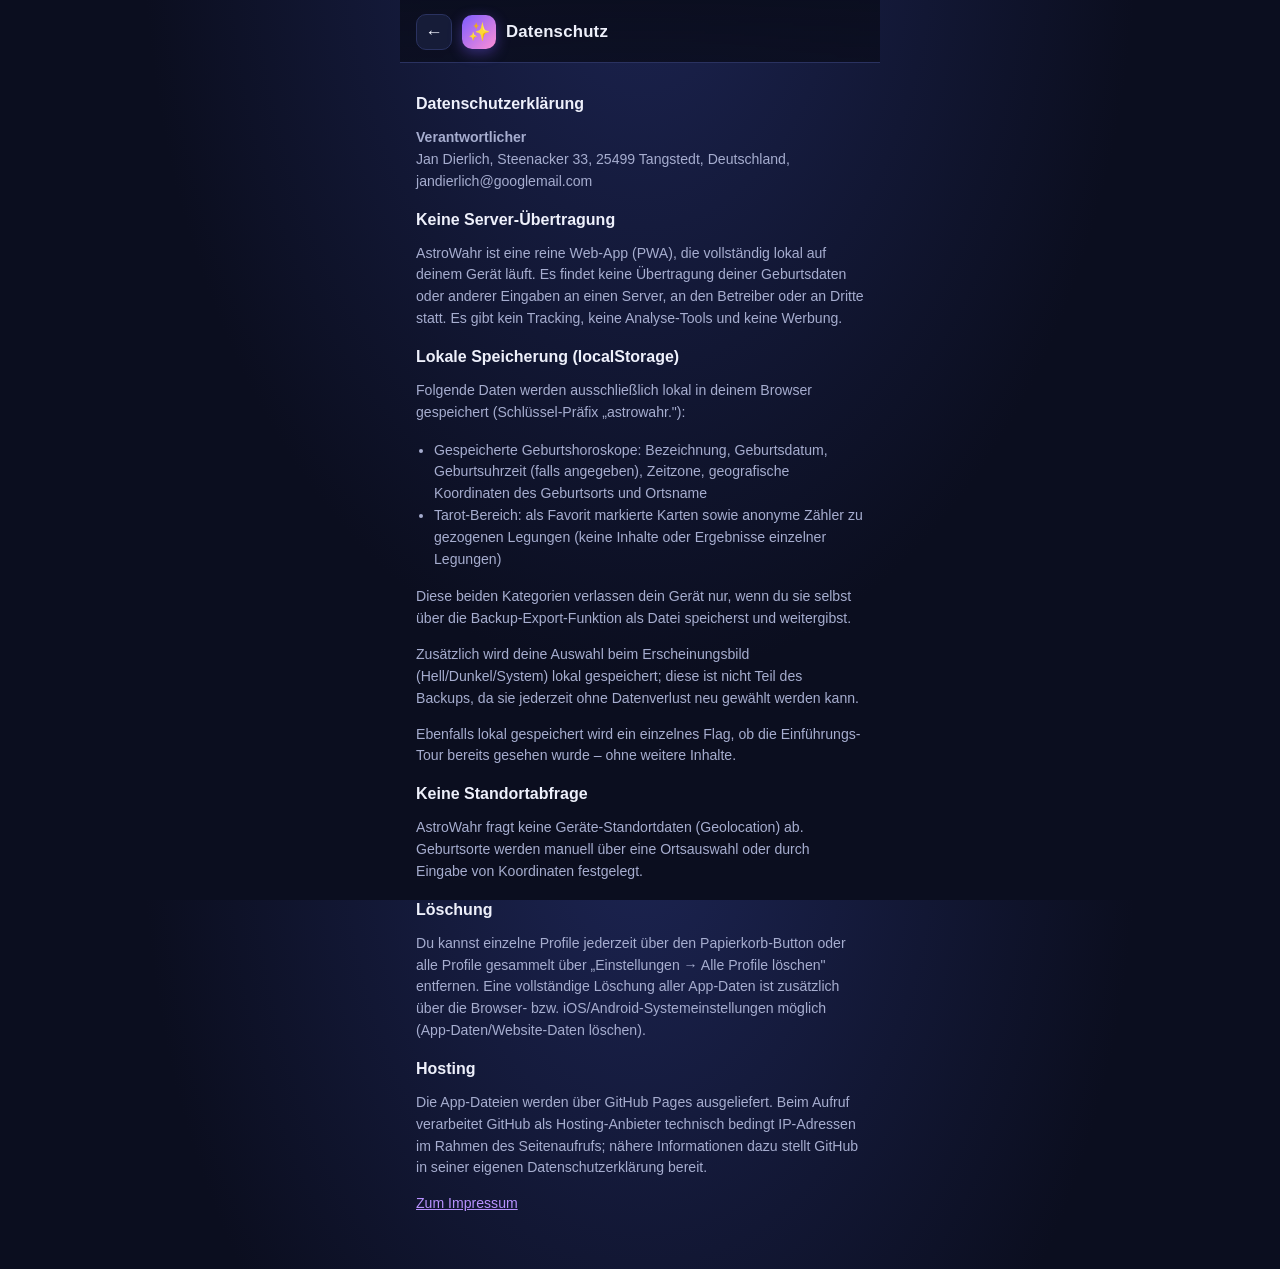
==== datenschutz.html @ b50567f1 "Add files via upload" ====
<!DOCTYPE html>
<html lang="de">
<head>
    <meta name="robots" content="noindex, nofollow">
<meta charset="UTF-8">
<meta name="viewport" content="width=device-width, initial-scale=1">
<title>Datenschutz – AstroWahr</title>
<link rel="stylesheet" href="style.css">
<script>
(function () {
  try {
    var pref = localStorage.getItem('astrowahr.theme') || 'dark';
    var effective = pref === 'system' ? (window.matchMedia && window.matchMedia('(prefers-color-scheme: light)').matches ? 'light' : 'dark') : pref;
    if (effective === 'light') document.documentElement.setAttribute('data-theme', 'light');
  } catch (e) {}
})();
</script>
</head>
<body>
<div id="app">
  <header class="topbar"><a href="index.html" class="back-btn" style="display:flex; text-decoration:none;">←</a><div class="brand"><div class="brand-badge">✨</div><h1>Datenschutz</h1></div></header>
  <main id="view" style="padding-bottom:40px;">
    <div class="legal-content">
      <h3>Datenschutzerklärung</h3>
      <p><b>Verantwortlicher</b><br>Jan Dierlich, Steenacker 33, 25499 Tangstedt, Deutschland, jandierlich@googlemail.com</p>
      <h3>Keine Server-Übertragung</h3>
      <p>AstroWahr ist eine reine Web-App (PWA), die vollständig lokal auf deinem Gerät läuft. Es findet keine Übertragung deiner Geburtsdaten oder anderer Eingaben an einen Server, an den Betreiber oder an Dritte statt. Es gibt kein Tracking, keine Analyse-Tools und keine Werbung.</p>
      <h3>Lokale Speicherung (localStorage)</h3>
      <p>Folgende Daten werden ausschließlich lokal in deinem Browser gespeichert (Schlüssel-Präfix „astrowahr."):</p>
      <ul><li>Gespeicherte Geburtshoroskope: Bezeichnung, Geburtsdatum, Geburtsuhrzeit (falls angegeben), Zeitzone, geografische Koordinaten des Geburtsorts und Ortsname</li>
      <li>Tarot-Bereich: als Favorit markierte Karten sowie anonyme Zähler zu gezogenen Legungen (keine Inhalte oder Ergebnisse einzelner Legungen)</li></ul>
      <p>Diese beiden Kategorien verlassen dein Gerät nur, wenn du sie selbst über die Backup-Export-Funktion als Datei speicherst und weitergibst.</p>
      <p>Zusätzlich wird deine Auswahl beim Erscheinungsbild (Hell/Dunkel/System) lokal gespeichert; diese ist nicht Teil des Backups, da sie jederzeit ohne Datenverlust neu gewählt werden kann.</p>
      <p>Ebenfalls lokal gespeichert wird ein einzelnes Flag, ob die Einführungs-Tour bereits gesehen wurde – ohne weitere Inhalte.</p>
      <h3>Keine Standortabfrage</h3>
      <p>AstroWahr fragt keine Geräte-Standortdaten (Geolocation) ab. Geburtsorte werden manuell über eine Ortsauswahl oder durch Eingabe von Koordinaten festgelegt.</p>
      <h3>Löschung</h3>
      <p>Du kannst einzelne Profile jederzeit über den Papierkorb-Button oder alle Profile gesammelt über „Einstellungen → Alle Profile löschen" entfernen. Eine vollständige Löschung aller App-Daten ist zusätzlich über die Browser- bzw. iOS/Android-Systemeinstellungen möglich (App-Daten/Website-Daten löschen).</p>
      <h3>Hosting</h3>
      <p>Die App-Dateien werden über GitHub Pages ausgeliefert. Beim Aufruf verarbeitet GitHub als Hosting-Anbieter technisch bedingt IP-Adressen im Rahmen des Seitenaufrufs; nähere Informationen dazu stellt GitHub in seiner eigenen Datenschutzerklärung bereit.</p>
      <p><a href="impressum.html">Zum Impressum</a></p>
    </div>
  </main>
</div>
</body>
</html>
---- style.css ----
:root {
  --bg: #0b0e1f;
  --bg-2: #12173035;
  --bg-radial-a: #1c2452;
  --card: #161c38;
  --card-2: #1c2348;
  --border: #2a3260;
  --text: #eef0fb;
  --text-dim: #a6adcf;
  --text-faint: #7680a8;
  --accent: #b892ff;
  --accent-2: #ffd27a;
  --accent-3: #7ee0c9;
  --grad-1: linear-gradient(135deg, #7c5cff, #ff8fd6);
  --grad-2: linear-gradient(135deg, #ffcf6e, #ff8fd6);
  --grad-3: linear-gradient(135deg, #5ed3c9, #7c5cff);
  --danger: #ff7a7a;
  --good: #7ee0c9;
  --header-bg-a: rgba(11,14,31,0.97);
  --header-bg-b: rgba(11,14,31,0.88);
  --nav-bg: rgba(18,22,48,0.96);
  --modal-overlay-bg: rgba(6,7,18,0.86);
  --radius: 18px;
  --radius-sm: 12px;
  --safe-top: env(safe-area-inset-top, 0px);
  --safe-bottom: env(safe-area-inset-bottom, 0px);
}

[data-theme="light"] {
  --bg: #f4f2fb;
  --bg-2: #eceaf7;
  --bg-radial-a: #e3ddf7;
  --card: #ffffff;
  --card-2: #f2effa;
  --border: #ddd7f0;
  --text: #201d38;
  --text-dim: #5a5578;
  --text-faint: #8b86a8;
  --accent: #7c5cff;
  --accent-2: #c98a1f;
  --accent-3: #1f9c86;
  --grad-1: linear-gradient(135deg, #7c5cff, #ff8fd6);
  --grad-2: linear-gradient(135deg, #f0ad2e, #ff8fd6);
  --grad-3: linear-gradient(135deg, #1f9c86, #7c5cff);
  --danger: #d5453f;
  --good: #1f9c86;
  --header-bg-a: rgba(244,242,251,0.97);
  --header-bg-b: rgba(244,242,251,0.88);
  --nav-bg: rgba(255,255,255,0.96);
  --modal-overlay-bg: rgba(30,25,50,0.55);
}

* { box-sizing: border-box; -webkit-tap-highlight-color: transparent; }
html, body { height: 100%; overscroll-behavior-y: contain; }
body {
  margin: 0;
  font-family: -apple-system, BlinkMacSystemFont, "Segoe UI", Roboto, sans-serif;
  background: radial-gradient(ellipse at 50% -10%, var(--bg-radial-a) 0%, var(--bg) 55%);
  color: var(--text);
  overflow-x: hidden;
}

button, input, select, textarea { font-family: inherit; color: inherit; }
a { color: var(--accent); }

#app {
  max-width: 480px;
  margin: 0 auto;
  min-height: 100vh;
  display: flex;
  flex-direction: column;
}

header.topbar {
  padding: calc(14px + var(--safe-top)) 16px 12px;
  display: flex;
  align-items: center;
  gap: 10px;
  position: sticky;
  top: 0;
  z-index: 20;
  background: linear-gradient(180deg, var(--header-bg-a), var(--header-bg-b));
  backdrop-filter: blur(10px);
  border-bottom: 1px solid var(--border);
}
header.topbar .brand {
  display: flex;
  align-items: center;
  gap: 10px;
  flex: 1;
}
header.topbar .brand-badge {
  width: 34px; height: 34px; border-radius: 10px;
  background: var(--grad-1);
  display: flex; align-items: center; justify-content: center;
  font-size: 18px;
  box-shadow: 0 4px 14px rgba(124,92,255,0.4);
}
header.topbar h1 { font-size: 1.05rem; margin: 0; font-weight: 700; letter-spacing: .2px; }
header.topbar .back-btn {
  background: var(--card); border: 1px solid var(--border); color: var(--text);
  width: 36px; height: 36px; border-radius: 10px; font-size: 1.1rem;
  display: flex; align-items: center; justify-content: center;
}

main#view {
  flex: 1;
  padding: 14px 16px calc(90px + var(--safe-bottom));
  overflow-x: hidden;
}

section.tab { display: none; animation: fadein .25s ease; }
section.tab.active { display: block; }
@keyframes fadein { from { opacity: 0; transform: translateY(6px); } to { opacity: 1; transform: none; } }

h2.section-title { font-size: 1.15rem; margin: 18px 0 10px; font-weight: 700; }
h2.section-title:first-child { margin-top: 0; }
p.hint { color: var(--text-dim); font-size: .88rem; line-height: 1.5; margin: 4px 0 14px; }

.card {
  background: var(--card);
  border: 1px solid var(--border);
  border-radius: var(--radius);
  padding: 16px;
  margin-bottom: 14px;
}

.hero-card {
  border-radius: var(--radius);
  padding: 20px 18px;
  background: linear-gradient(150deg, #1d2358, #2a1f4d 60%, #1a1836);
  border: 1px solid #2a3260;
  position: relative;
  overflow: hidden;
  margin-bottom: 16px;
  color: #eef0fb;
}
.hero-card::after {
  content: "";
  position: absolute; inset: 0;
  background-image: radial-gradient(2px 2px at 20% 30%, #ffffff55, transparent),
    radial-gradient(1.5px 1.5px at 70% 20%, #ffffff44, transparent),
    radial-gradient(1.5px 1.5px at 85% 65%, #ffffff33, transparent),
    radial-gradient(2px 2px at 40% 80%, #ffffff33, transparent);
  pointer-events: none;
}
.hero-card .hero-date { color: #a6adcf; font-size: .82rem; margin-bottom: 6px; }
.hero-card .hero-row { display: flex; gap: 14px; margin-top: 12px; }
.hero-sky-item { flex: 1; text-align: center; background: rgba(255,255,255,0.05); border-radius: var(--radius-sm); padding: 10px 6px; }
.hero-sky-item .glyph { font-size: 1.5rem; }
.hero-sky-item .label { font-size: .72rem; color: #a6adcf; margin-top: 2px; }
.hero-sky-item .value { font-size: .86rem; font-weight: 600; margin-top: 2px; color: #eef0fb; }

.bento {
  display: grid;
  grid-template-columns: 1fr 1fr;
  gap: 10px;
  margin-bottom: 16px;
}
.tile {
  background: var(--card);
  border: 1px solid var(--border);
  border-radius: var(--radius-sm);
  padding: 14px 12px;
  display: flex; flex-direction: column; gap: 6px;
  text-align: left;
}
.tile .tile-badge {
  width: 32px; height: 32px; border-radius: 9px;
  display: flex; align-items: center; justify-content: center;
  font-size: 16px; color: #14142b;
}
.tile .tile-title { font-weight: 700; font-size: .92rem; }
.tile .tile-sub { font-size: .74rem; color: var(--text-dim); line-height: 1.35; }
.tile.wide { grid-column: 1 / -1; flex-direction: row; align-items: center; }
.tile.wide .tile-badge { flex-shrink: 0; }
.tile.fork-tile { padding: 20px 16px; gap: 14px; }
.tile.fork-tile .tile-badge { width: 46px; height: 46px; font-size: 22px; border-radius: 13px; }
.tile.fork-tile .tile-title { font-size: 1.05rem; }
.tile.fork-tile .tile-sub { font-size: .8rem; }

.btn {
  display: inline-flex; align-items: center; justify-content: center; gap: 6px;
  background: var(--grad-1); color: #fff; border: none;
  border-radius: 12px; padding: 12px 16px; font-weight: 700; font-size: .92rem;
  width: 100%;
}
.btn.secondary { background: var(--card-2); border: 1px solid var(--border); color: var(--text); }
.btn.ghost { background: transparent; border: 1px solid var(--border); color: var(--text-dim); }
.btn.small { padding: 8px 12px; font-size: .82rem; width: auto; }
.btn.danger { background: rgba(255,122,122,0.15); color: var(--danger); border: 1px solid rgba(255,122,122,0.35); }
.btn:disabled { opacity: .5; }

.field { margin-bottom: 12px; }
.field label { display: block; font-size: .8rem; color: var(--text-dim); margin-bottom: 5px; font-weight: 600; }
.field input, .field select, .field textarea {
  width: 100%; background: var(--card-2); border: 1px solid var(--border);
  border-radius: 10px; padding: 11px 12px; font-size: .92rem; color: var(--text);
  appearance: none; -webkit-appearance: none; max-width: 100%; min-width: 0; height: 44px;
}
.field textarea { height: auto; min-height: 70px; }
.field .row2 { display: flex; gap: 10px; }
.field .row2 > * { flex: 1; min-width: 0; }
.checkbox-row { display: flex; align-items: center; gap: 8px; margin-bottom: 12px; }
.checkbox-row input { width: 18px; height: 18px; }
.checkbox-row label { font-size: .85rem; color: var(--text-dim); }

button, input, select, textarea, a { outline: none !important; }

.sign-grid {
  display: grid; grid-template-columns: repeat(4, 1fr); gap: 8px; margin-bottom: 14px;
}
.sign-tile {
  background: var(--card); border: 1px solid var(--border); border-radius: var(--radius-sm);
  padding: 10px 4px; text-align: center;
}
.sign-tile .glyph { font-size: 1.3rem; display: block; }
.sign-tile .name { font-size: .66rem; color: var(--text-dim); margin-top: 3px; }
.sign-tile.selected { border-color: var(--accent); background: rgba(184,146,255,0.12); }

.chart-wrap { display: flex; justify-content: center; margin: 6px 0 16px; }
.chart-wrap svg { width: 100%; max-width: 360px; height: auto; }

table.data-table { width: 100%; border-collapse: collapse; font-size: .84rem; }
table.data-table th, table.data-table td { text-align: left; padding: 7px 6px; border-bottom: 1px solid var(--border); }
table.data-table th { color: var(--text-faint); font-weight: 600; font-size: .72rem; text-transform: uppercase; letter-spacing: .03em; }
table.data-table .glyph-cell { font-size: 1rem; width: 26px; }

.aspect-row { display: flex; align-items: center; gap: 10px; padding: 10px 0; border-bottom: 1px solid var(--border); }
.aspect-row:last-child { border-bottom: none; }
.aspect-symbol { width: 30px; height: 30px; border-radius: 9px; background: var(--card-2); display: flex; align-items: center; justify-content: center; font-size: 1rem; flex-shrink: 0; }
.aspect-text { flex: 1; font-size: .84rem; line-height: 1.4; }
.aspect-text b { color: var(--text); }
.aspect-meta { font-size: .72rem; color: var(--text-faint); }

.profile-row {
  display: flex; align-items: center; gap: 10px; padding: 12px; background: var(--card-2);
  border: 1px solid var(--border); border-radius: var(--radius-sm); margin-bottom: 8px;
}
.profile-row .pname { font-weight: 700; font-size: .9rem; }
.profile-row .pmeta { font-size: .75rem; color: var(--text-dim); }
.profile-row .pactions { display: flex; gap: 6px; margin-left: auto; }
.icon-btn {
  width: 32px; height: 32px; border-radius: 8px; background: var(--card); border: 1px solid var(--border);
  display: flex; align-items: center; justify-content: center; color: var(--text-dim); font-size: .95rem;
}

.pill-select { display: flex; gap: 8px; overflow-x: auto; padding-bottom: 4px; margin-bottom: 12px; }
.pill { flex-shrink: 0; padding: 9px 14px; border-radius: 999px; background: var(--card-2); border: 1px solid var(--border); font-size: .82rem; color: var(--text-dim); white-space: nowrap; }
.pill.active { background: var(--grad-1); color: #fff; border-color: transparent; }

.moon-visual { width: 88px; height: 88px; border-radius: 50%; margin: 0 auto 10px; position: relative; background: #d8d8e8; box-shadow: inset -6px -6px 14px rgba(0,0,0,0.35), 0 0 30px rgba(184,146,255,0.25); overflow: hidden; }
.moon-visual .shadow { position: absolute; top: 0; bottom: 0; background: #0b0e1f; }

.empty-state { text-align: center; padding: 30px 14px; color: var(--text-dim); }
.empty-state .glyph { font-size: 2rem; margin-bottom: 8px; display: block; }

.legal-content h3 { font-size: 1rem; margin: 18px 0 6px; }
.legal-content p, .legal-content li { font-size: .88rem; color: var(--text-dim); line-height: 1.55; }
.legal-content ul { padding-left: 18px; }

nav.bottom-nav {
  position: fixed; left: 0; right: 0; bottom: 0; z-index: 30;
  max-width: 480px; margin: 0 auto;
  background: var(--nav-bg); backdrop-filter: blur(10px);
  border-top: 1px solid var(--border);
  display: flex; padding: 8px 4px calc(8px + var(--safe-bottom));
}
nav.bottom-nav button {
  flex: 1; background: none; border: none; display: flex; flex-direction: column; align-items: center; gap: 3px;
  padding: 6px 2px; color: var(--text-faint); font-size: .64rem;
}
nav.bottom-nav button .nav-glyph { font-size: 1.25rem; }
nav.bottom-nav button.active { color: var(--accent-2); }

.toast {
  position: fixed; left: 50%; bottom: calc(96px + var(--safe-bottom)); transform: translateX(-50%);
  background: var(--card-2); border: 1px solid var(--border); padding: 10px 16px; border-radius: 999px;
  font-size: .82rem; z-index: 60; opacity: 0; pointer-events: none; transition: opacity .25s, transform .25s;
  max-width: 90%; text-align: center;
}
.toast.show { opacity: 1; transform: translateX(-50%) translateY(-6px); }

.disclaimer-box {
  background: rgba(255,210,122,0.08); border: 1px solid rgba(255,210,122,0.25);
  border-radius: var(--radius-sm); padding: 12px 14px; font-size: .78rem; color: var(--text-dim);
  line-height: 1.5; margin: 12px 0;
}

/* Tarot */
.tarot-card-face { display: flex; flex-direction: column; align-items: center; gap: 6px; }
.tarot-card-art { width: 100%; max-width: 100%; aspect-ratio: 200 / 240; margin: 0 auto; }
.tarot-card-face:not(.small) .tarot-card-art { max-width: 190px; }
.tarot-card-art svg { width: 100%; height: 100%; display: block; border-radius: 10px; }
.tarot-card-art.reversed svg { transform: rotate(180deg); }
.tarot-card-name { font-size: .7rem; font-weight: 700; text-align: center; line-height: 1.25; }
.tarot-rev-tag { display: block; font-size: .6rem; color: var(--text-faint); font-weight: 500; }

.tarot-spread-grid { display: grid; gap: 10px; margin-top: 14px; }
.tarot-grid-tage { grid-template-columns: 1fr; max-width: 190px; margin-left: auto; margin-right: auto; }
.tarot-grid-drei { grid-template-columns: repeat(3, 1fr); }
.tarot-grid-kreuz { grid-template-columns: repeat(2, 1fr); }
.tarot-slot { background: var(--card); border: 1px solid var(--border); border-radius: var(--radius-sm); padding: 8px; text-align: center; cursor: pointer; }
.tarot-pos-label { font-size: .62rem; color: var(--text-faint); margin-bottom: 6px; line-height: 1.25; min-height: 2.2em; }
.tarot-card-back { aspect-ratio: 200 / 240; border-radius: 10px; background: linear-gradient(135deg, #2a2154, #4a2e63 45%, #1a1330); border: 1px solid var(--border); display: flex; align-items: center; justify-content: center; position: relative; overflow: hidden; }
.tarot-card-back::before { content: "✦"; font-size: 1.8rem; color: rgba(255, 210, 122, 0.55); }
.tarot-card-back::after { content: ""; position: absolute; inset: 6px; border: 1px solid rgba(255, 210, 122, 0.25); border-radius: 7px; }

.tarot-lex-grid { display: grid; grid-template-columns: repeat(3, 1fr); gap: 10px; margin-top: 12px; }
.tarot-lex-item { cursor: pointer; }
.tarot-lex-item .tarot-card-name { font-size: .62rem; }

/* Modal / Lightbox (vergrößerbar & schließbar) */
.modal-overlay {
  position: fixed; inset: 0; z-index: 100; background: var(--modal-overlay-bg); backdrop-filter: blur(4px);
  display: none; align-items: center; justify-content: center; padding: 20px;
}
.modal-overlay.show { display: flex; }
.modal-box {
  background: var(--card); border: 1px solid var(--border); border-radius: var(--radius);
  max-width: 94vw; max-height: 86vh; width: 100%; position: relative; display: flex; flex-direction: column;
  overflow: hidden;
}
.modal-close {
  position: absolute; top: 8px; right: 8px; z-index: 5; width: 34px; height: 34px; border-radius: 50%;
  background: rgba(0,0,0,0.45); border: 1px solid var(--border); color: #fff; font-size: 1.2rem; line-height: 1;
  display: flex; align-items: center; justify-content: center;
}
.modal-content { overflow: auto; padding: 18px; max-height: 86vh; }
.modal-content.zoom-mode { padding: 0; overflow: hidden; touch-action: none; display: flex; align-items: center; justify-content: center; height: 60vh; }
.zoom-stage { transform-origin: center center; will-change: transform; display: flex; align-items: center; justify-content: center; width: 100%; height: 100%; }
.zoom-stage svg { width: 90%; height: 90%; }
.modal-zoom-controls { display: flex; gap: 8px; justify-content: center; padding: 10px; border-top: 1px solid var(--border); }
.modal-zoom-controls button {
  background: var(--card-2); border: 1px solid var(--border); color: var(--text); border-radius: 10px;
  padding: 8px 16px; font-size: .9rem; font-weight: 700;
}
.modal-content h3 { margin-top: 4px; }

.modal-content.tour-mode { text-align: center; padding: 28px 22px; }
.tour-icon { font-size: 2.8rem; margin-bottom: 10px; }
.tour-dots { display: flex; justify-content: center; gap: 6px; margin-top: 16px; }
.tour-dot { width: 7px; height: 7px; border-radius: 50%; background: var(--border); }
.tour-dot.active { background: var(--accent); }

.modal-content.search-mode { padding: 16px; }
.search-domain-label { font-size: .68rem; font-weight: 700; text-transform: uppercase; letter-spacing: .04em; color: var(--text-faint); margin: 14px 0 6px; }
.search-domain-label:first-child { margin-top: 0; }
.search-result-row { display: flex; align-items: center; gap: 10px; padding: 10px 0; border-bottom: 1px solid var(--border); cursor: pointer; }
.search-result-row:last-child { border-bottom: none; }
.search-result-icon { width: 30px; height: 30px; border-radius: 9px; background: var(--card-2); display: flex; align-items: center; justify-content: center; font-size: 1rem; flex-shrink: 0; }
.search-result-text { flex: 1; font-size: .86rem; }
.search-result-text b { display: block; }
.search-result-text span { font-size: .74rem; color: var(--text-faint); }
.topbar-search-btn {
  background: none; border: none; width: 36px; height: 36px; border-radius: 10px;
  display: flex; align-items: center; justify-content: center; color: var(--text-dim); font-size: 1.05rem; flex-shrink: 0;
}

.info-btn {
  display: inline-flex; align-items: center; justify-content: center; width: 18px; height: 18px;
  border-radius: 50%; background: var(--card-2); border: 1px solid var(--border); color: var(--text-dim);
  font-size: .68rem; font-style: italic; font-family: Georgia, serif; margin-left: 4px; flex-shrink: 0; vertical-align: middle;
}
.gloss-link { border-bottom: 1px dotted var(--accent); cursor: pointer; }
.tarot-card-art.zoomable { cursor: zoom-in; position: relative; }
.tarot-card-art.zoomable::after {
  content: "🔍"; position: absolute; bottom: 4px; right: 4px; font-size: .62rem; opacity: .75;
  background: rgba(0,0,0,.45); border-radius: 50%; width: 18px; height: 18px; display: flex; align-items: center; justify-content: center;
}
.zoom-btn {
  display: inline-flex; align-items: center; gap: 5px; background: var(--card-2); border: 1px solid var(--border);
  color: var(--text-dim); border-radius: 10px; padding: 7px 12px; font-size: .78rem; margin-top: 8px;
}

@media (min-width: 481px) {
  nav.bottom-nav { border-radius: 0 0 0 0; }
}
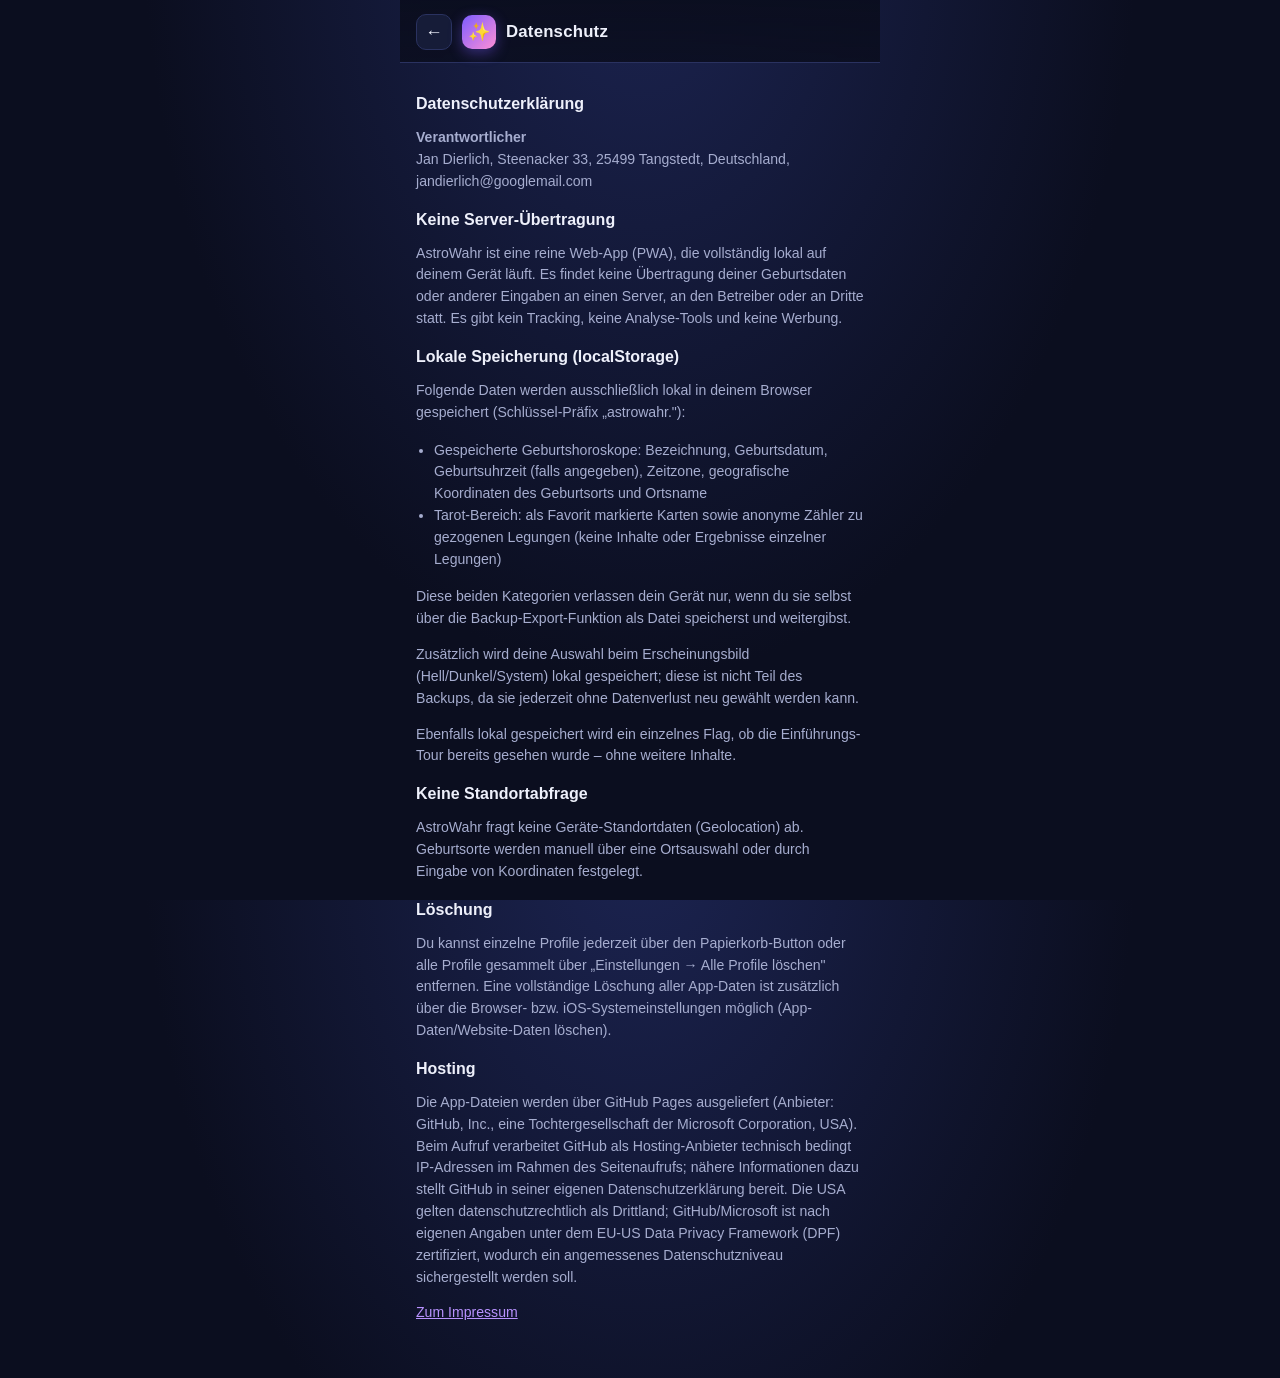
==== commit 94b7e882: "Add files via upload" ====
--- a/datenschutz.html
+++ b/datenschutz.html
@@ -35,9 +35,9 @@
       <h3>Keine Standortabfrage</h3>
       <p>AstroWahr fragt keine Geräte-Standortdaten (Geolocation) ab. Geburtsorte werden manuell über eine Ortsauswahl oder durch Eingabe von Koordinaten festgelegt.</p>
       <h3>Löschung</h3>
-      <p>Du kannst einzelne Profile jederzeit über den Papierkorb-Button oder alle Profile gesammelt über „Einstellungen → Alle Profile löschen" entfernen. Eine vollständige Löschung aller App-Daten ist zusätzlich über die Browser- bzw. iOS/Android-Systemeinstellungen möglich (App-Daten/Website-Daten löschen).</p>
+      <p>Du kannst einzelne Profile jederzeit über den Papierkorb-Button oder alle Profile gesammelt über „Einstellungen → Alle Profile löschen" entfernen. Eine vollständige Löschung aller App-Daten ist zusätzlich über die Browser- bzw. iOS-Systemeinstellungen möglich (App-Daten/Website-Daten löschen).</p>
       <h3>Hosting</h3>
-      <p>Die App-Dateien werden über GitHub Pages ausgeliefert. Beim Aufruf verarbeitet GitHub als Hosting-Anbieter technisch bedingt IP-Adressen im Rahmen des Seitenaufrufs; nähere Informationen dazu stellt GitHub in seiner eigenen Datenschutzerklärung bereit.</p>
+      <p>Die App-Dateien werden über GitHub Pages ausgeliefert (Anbieter: GitHub, Inc., eine Tochtergesellschaft der Microsoft Corporation, USA). Beim Aufruf verarbeitet GitHub als Hosting-Anbieter technisch bedingt IP-Adressen im Rahmen des Seitenaufrufs; nähere Informationen dazu stellt GitHub in seiner eigenen Datenschutzerklärung bereit. Die USA gelten datenschutzrechtlich als Drittland; GitHub/Microsoft ist nach eigenen Angaben unter dem EU-US Data Privacy Framework (DPF) zertifiziert, wodurch ein angemessenes Datenschutzniveau sichergestellt werden soll.</p>
       <p><a href="impressum.html">Zum Impressum</a></p>
     </div>
   </main>
--- a/style.css
+++ b/style.css
@@ -54,7 +54,7 @@
 html, body { height: 100%; overscroll-behavior-y: contain; }
 body {
   margin: 0;
-  font-family: -apple-system, BlinkMacSystemFont, "Segoe UI", Roboto, sans-serif;
+  font-family: -apple-system, sans-serif;
   background: radial-gradient(ellipse at 50% -10%, var(--bg-radial-a) 0%, var(--bg) 55%);
   color: var(--text);
   overflow-x: hidden;
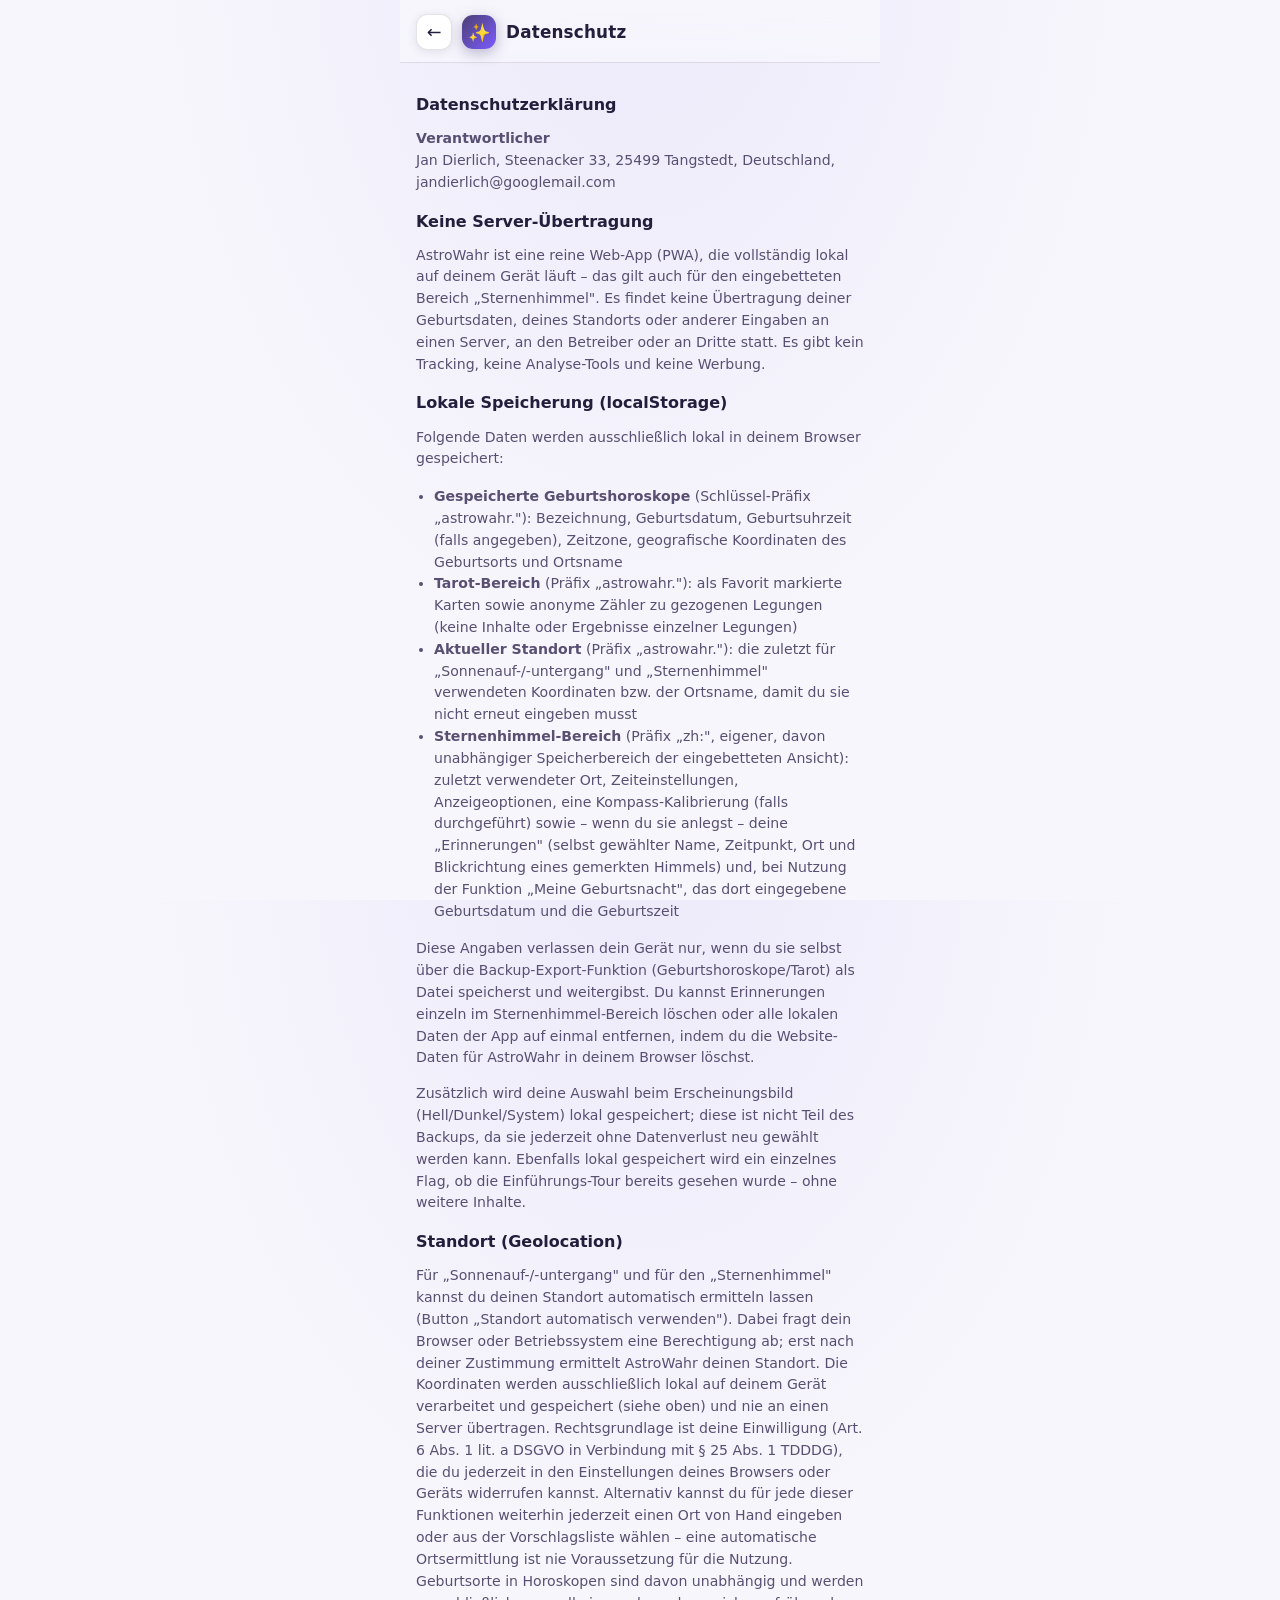
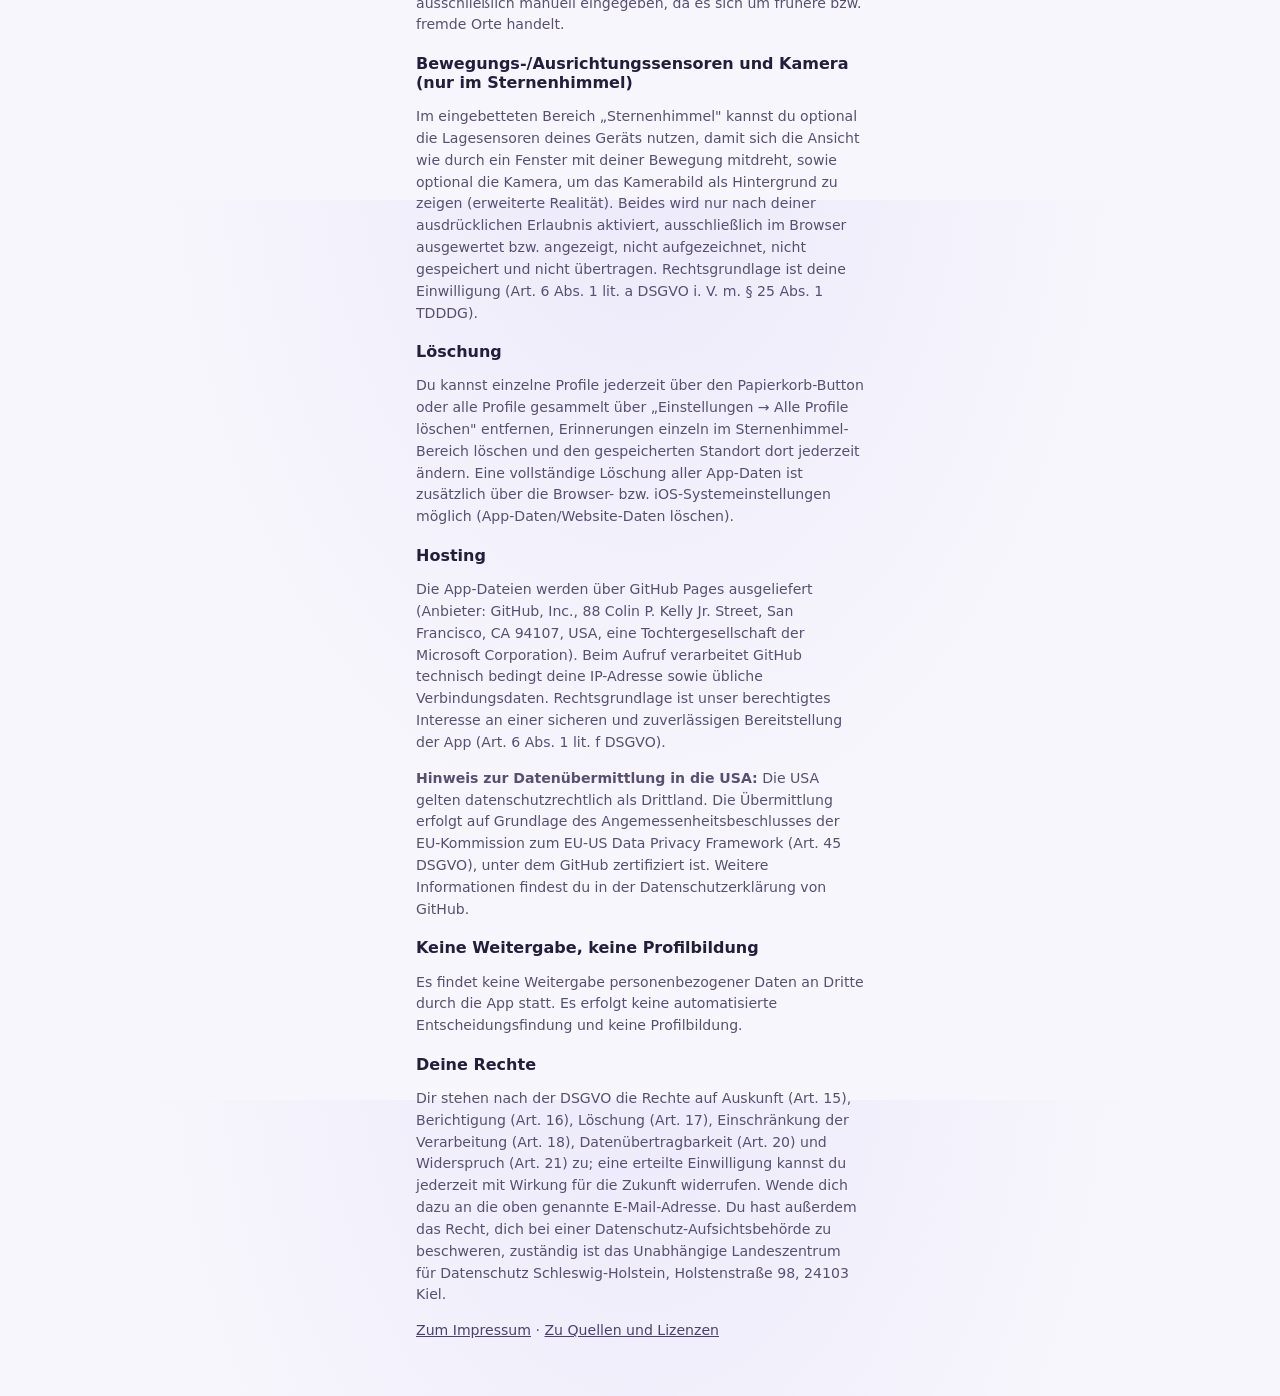
==== commit 9f2df8bb: "Add files via upload" ====
--- a/datenschutz.html
+++ b/datenschutz.html
@@ -5,13 +5,14 @@
 <meta charset="UTF-8">
 <meta name="viewport" content="width=device-width, initial-scale=1">
 <title>Datenschutz – AstroWahr</title>
+<link rel="icon" href="icon-192.png" type="image/png">
 <link rel="stylesheet" href="style.css">
 <script>
 (function () {
   try {
-    var pref = localStorage.getItem('astrowahr.theme') || 'dark';
-    var effective = pref === 'system' ? (window.matchMedia && window.matchMedia('(prefers-color-scheme: light)').matches ? 'light' : 'dark') : pref;
-    if (effective === 'light') document.documentElement.setAttribute('data-theme', 'light');
+    var pref = localStorage.getItem('astrowahr.theme') || 'light';
+    var effective = pref === 'system' ? (window.matchMedia && window.matchMedia('(prefers-color-scheme: dark)').matches ? 'dark' : 'light') : pref;
+    if (effective === 'dark') document.documentElement.setAttribute('data-theme', 'dark');
   } catch (e) {}
 })();
 </script>
@@ -24,21 +25,31 @@
       <h3>Datenschutzerklärung</h3>
       <p><b>Verantwortlicher</b><br>Jan Dierlich, Steenacker 33, 25499 Tangstedt, Deutschland, jandierlich@googlemail.com</p>
       <h3>Keine Server-Übertragung</h3>
-      <p>AstroWahr ist eine reine Web-App (PWA), die vollständig lokal auf deinem Gerät läuft. Es findet keine Übertragung deiner Geburtsdaten oder anderer Eingaben an einen Server, an den Betreiber oder an Dritte statt. Es gibt kein Tracking, keine Analyse-Tools und keine Werbung.</p>
+      <p>AstroWahr ist eine reine Web-App (PWA), die vollständig lokal auf deinem Gerät läuft – das gilt auch für den eingebetteten Bereich „Sternenhimmel". Es findet keine Übertragung deiner Geburtsdaten, deines Standorts oder anderer Eingaben an einen Server, an den Betreiber oder an Dritte statt. Es gibt kein Tracking, keine Analyse-Tools und keine Werbung.</p>
       <h3>Lokale Speicherung (localStorage)</h3>
-      <p>Folgende Daten werden ausschließlich lokal in deinem Browser gespeichert (Schlüssel-Präfix „astrowahr."):</p>
-      <ul><li>Gespeicherte Geburtshoroskope: Bezeichnung, Geburtsdatum, Geburtsuhrzeit (falls angegeben), Zeitzone, geografische Koordinaten des Geburtsorts und Ortsname</li>
-      <li>Tarot-Bereich: als Favorit markierte Karten sowie anonyme Zähler zu gezogenen Legungen (keine Inhalte oder Ergebnisse einzelner Legungen)</li></ul>
-      <p>Diese beiden Kategorien verlassen dein Gerät nur, wenn du sie selbst über die Backup-Export-Funktion als Datei speicherst und weitergibst.</p>
-      <p>Zusätzlich wird deine Auswahl beim Erscheinungsbild (Hell/Dunkel/System) lokal gespeichert; diese ist nicht Teil des Backups, da sie jederzeit ohne Datenverlust neu gewählt werden kann.</p>
-      <p>Ebenfalls lokal gespeichert wird ein einzelnes Flag, ob die Einführungs-Tour bereits gesehen wurde – ohne weitere Inhalte.</p>
-      <h3>Keine Standortabfrage</h3>
-      <p>AstroWahr fragt keine Geräte-Standortdaten (Geolocation) ab. Geburtsorte werden manuell über eine Ortsauswahl oder durch Eingabe von Koordinaten festgelegt.</p>
+      <p>Folgende Daten werden ausschließlich lokal in deinem Browser gespeichert:</p>
+      <ul>
+        <li><b>Gespeicherte Geburtshoroskope</b> (Schlüssel-Präfix „astrowahr."): Bezeichnung, Geburtsdatum, Geburtsuhrzeit (falls angegeben), Zeitzone, geografische Koordinaten des Geburtsorts und Ortsname</li>
+        <li><b>Tarot-Bereich</b> (Präfix „astrowahr."): als Favorit markierte Karten sowie anonyme Zähler zu gezogenen Legungen (keine Inhalte oder Ergebnisse einzelner Legungen)</li>
+        <li><b>Aktueller Standort</b> (Präfix „astrowahr."): die zuletzt für „Sonnenauf-/-untergang" und „Sternenhimmel" verwendeten Koordinaten bzw. der Ortsname, damit du sie nicht erneut eingeben musst</li>
+        <li><b>Sternenhimmel-Bereich</b> (Präfix „zh:", eigener, davon unabhängiger Speicherbereich der eingebetteten Ansicht): zuletzt verwendeter Ort, Zeiteinstellungen, Anzeigeoptionen, eine Kompass-Kalibrierung (falls durchgeführt) sowie – wenn du sie anlegst – deine „Erinnerungen" (selbst gewählter Name, Zeitpunkt, Ort und Blickrichtung eines gemerkten Himmels) und, bei Nutzung der Funktion „Meine Geburtsnacht", das dort eingegebene Geburtsdatum und die Geburtszeit</li>
+      </ul>
+      <p>Diese Angaben verlassen dein Gerät nur, wenn du sie selbst über die Backup-Export-Funktion (Geburtshoroskope/Tarot) als Datei speicherst und weitergibst. Du kannst Erinnerungen einzeln im Sternenhimmel-Bereich löschen oder alle lokalen Daten der App auf einmal entfernen, indem du die Website-Daten für AstroWahr in deinem Browser löschst.</p>
+      <p>Zusätzlich wird deine Auswahl beim Erscheinungsbild (Hell/Dunkel/System) lokal gespeichert; diese ist nicht Teil des Backups, da sie jederzeit ohne Datenverlust neu gewählt werden kann. Ebenfalls lokal gespeichert wird ein einzelnes Flag, ob die Einführungs-Tour bereits gesehen wurde – ohne weitere Inhalte.</p>
+      <h3>Standort (Geolocation)</h3>
+      <p>Für „Sonnenauf-/-untergang" und für den „Sternenhimmel" kannst du deinen Standort automatisch ermitteln lassen (Button „Standort automatisch verwenden"). Dabei fragt dein Browser oder Betriebssystem eine Berechtigung ab; erst nach deiner Zustimmung ermittelt AstroWahr deinen Standort. Die Koordinaten werden ausschließlich lokal auf deinem Gerät verarbeitet und gespeichert (siehe oben) und nie an einen Server übertragen. Rechtsgrundlage ist deine Einwilligung (Art. 6 Abs. 1 lit. a DSGVO in Verbindung mit § 25 Abs. 1 TDDDG), die du jederzeit in den Einstellungen deines Browsers oder Geräts widerrufen kannst. Alternativ kannst du für jede dieser Funktionen weiterhin jederzeit einen Ort von Hand eingeben oder aus der Vorschlagsliste wählen – eine automatische Ortsermittlung ist nie Voraussetzung für die Nutzung. Geburtsorte in Horoskopen sind davon unabhängig und werden ausschließlich manuell eingegeben, da es sich um frühere bzw. fremde Orte handelt.</p>
+      <h3>Bewegungs-/Ausrichtungssensoren und Kamera (nur im Sternenhimmel)</h3>
+      <p>Im eingebetteten Bereich „Sternenhimmel" kannst du optional die Lagesensoren deines Geräts nutzen, damit sich die Ansicht wie durch ein Fenster mit deiner Bewegung mitdreht, sowie optional die Kamera, um das Kamerabild als Hintergrund zu zeigen (erweiterte Realität). Beides wird nur nach deiner ausdrücklichen Erlaubnis aktiviert, ausschließlich im Browser ausgewertet bzw. angezeigt, nicht aufgezeichnet, nicht gespeichert und nicht übertragen. Rechtsgrundlage ist deine Einwilligung (Art. 6 Abs. 1 lit. a DSGVO i. V. m. § 25 Abs. 1 TDDDG).</p>
       <h3>Löschung</h3>
-      <p>Du kannst einzelne Profile jederzeit über den Papierkorb-Button oder alle Profile gesammelt über „Einstellungen → Alle Profile löschen" entfernen. Eine vollständige Löschung aller App-Daten ist zusätzlich über die Browser- bzw. iOS-Systemeinstellungen möglich (App-Daten/Website-Daten löschen).</p>
+      <p>Du kannst einzelne Profile jederzeit über den Papierkorb-Button oder alle Profile gesammelt über „Einstellungen → Alle Profile löschen" entfernen, Erinnerungen einzeln im Sternenhimmel-Bereich löschen und den gespeicherten Standort dort jederzeit ändern. Eine vollständige Löschung aller App-Daten ist zusätzlich über die Browser- bzw. iOS-Systemeinstellungen möglich (App-Daten/Website-Daten löschen).</p>
       <h3>Hosting</h3>
-      <p>Die App-Dateien werden über GitHub Pages ausgeliefert (Anbieter: GitHub, Inc., eine Tochtergesellschaft der Microsoft Corporation, USA). Beim Aufruf verarbeitet GitHub als Hosting-Anbieter technisch bedingt IP-Adressen im Rahmen des Seitenaufrufs; nähere Informationen dazu stellt GitHub in seiner eigenen Datenschutzerklärung bereit. Die USA gelten datenschutzrechtlich als Drittland; GitHub/Microsoft ist nach eigenen Angaben unter dem EU-US Data Privacy Framework (DPF) zertifiziert, wodurch ein angemessenes Datenschutzniveau sichergestellt werden soll.</p>
-      <p><a href="impressum.html">Zum Impressum</a></p>
+      <p>Die App-Dateien werden über GitHub Pages ausgeliefert (Anbieter: GitHub, Inc., 88 Colin P. Kelly Jr. Street, San Francisco, CA 94107, USA, eine Tochtergesellschaft der Microsoft Corporation). Beim Aufruf verarbeitet GitHub technisch bedingt deine IP-Adresse sowie übliche Verbindungsdaten. Rechtsgrundlage ist unser berechtigtes Interesse an einer sicheren und zuverlässigen Bereitstellung der App (Art. 6 Abs. 1 lit. f DSGVO).</p>
+      <p><b>Hinweis zur Datenübermittlung in die USA:</b> Die USA gelten datenschutzrechtlich als Drittland. Die Übermittlung erfolgt auf Grundlage des Angemessenheitsbeschlusses der EU-Kommission zum EU-US Data Privacy Framework (Art. 45 DSGVO), unter dem GitHub zertifiziert ist. Weitere Informationen findest du in der Datenschutzerklärung von GitHub.</p>
+      <h3>Keine Weitergabe, keine Profilbildung</h3>
+      <p>Es findet keine Weitergabe personenbezogener Daten an Dritte durch die App statt. Es erfolgt keine automatisierte Entscheidungsfindung und keine Profilbildung.</p>
+      <h3>Deine Rechte</h3>
+      <p>Dir stehen nach der DSGVO die Rechte auf Auskunft (Art. 15), Berichtigung (Art. 16), Löschung (Art. 17), Einschränkung der Verarbeitung (Art. 18), Datenübertragbarkeit (Art. 20) und Widerspruch (Art. 21) zu; eine erteilte Einwilligung kannst du jederzeit mit Wirkung für die Zukunft widerrufen. Wende dich dazu an die oben genannte E-Mail-Adresse. Du hast außerdem das Recht, dich bei einer Datenschutz-Aufsichtsbehörde zu beschweren, zuständig ist das Unabhängige Landeszentrum für Datenschutz Schleswig-Holstein, Holstenstraße 98, 24103 Kiel.</p>
+      <p><a href="impressum.html">Zum Impressum</a> · <a href="lizenzen.html">Zu Quellen und Lizenzen</a></p>
     </div>
   </main>
 </div>
--- a/style.css
+++ b/style.css
@@ -1,63 +1,77 @@
 :root {
-  --bg: #0b0e1f;
-  --bg-2: #12173035;
-  --bg-radial-a: #1c2452;
-  --card: #161c38;
-  --card-2: #1c2348;
-  --border: #2a3260;
-  --text: #eef0fb;
-  --text-dim: #a6adcf;
-  --text-faint: #7680a8;
-  --accent: #b892ff;
-  --accent-2: #ffd27a;
-  --accent-3: #7ee0c9;
-  --grad-1: linear-gradient(135deg, #7c5cff, #ff8fd6);
-  --grad-2: linear-gradient(135deg, #ffcf6e, #ff8fd6);
-  --grad-3: linear-gradient(135deg, #5ed3c9, #7c5cff);
-  --danger: #ff7a7a;
-  --good: #7ee0c9;
-  --header-bg-a: rgba(11,14,31,0.97);
-  --header-bg-b: rgba(11,14,31,0.88);
-  --nav-bg: rgba(18,22,48,0.96);
-  --modal-overlay-bg: rgba(6,7,18,0.86);
-  --radius: 18px;
-  --radius-sm: 12px;
+  /* Helles Standarddesign, an HimmelsWahr angelehnt (Farben, Formen, Typografie) */
+  --bg: #F7F6FC;
+  --bg-2: #F1EFFA;
+  --bg-radial-a: #ECE9FA;
+  --card: #FFFFFF;
+  --card-2: #F3F1FA;
+  --border: rgba(35,30,60,0.12);
+  --text: #231E3C;
+  --text-dim: #584F72;
+  --text-faint: #8B86A8;
+  --accent: #4B3F72;
+  --accent-2: #B8892F;
+  --accent-3: #B8892F;
+  --grad-1: linear-gradient(135deg, #4B3F72, #7C5CFF);
+  --grad-2: linear-gradient(135deg, #C98A1F, #7C5CFF);
+  --grad-3: linear-gradient(135deg, #4B3F72, #C98A1F);
+  --danger: #C62828;
+  --good: #1F9C86;
+  --green-bg: #E1F1E4; --green-fg: #1E5A23;
+  --yellow-bg: #FBEFDB; --yellow-fg: #7A4E0E;
+  --red-bg: #F7E1E1; --red-fg: #8E2626;
+  --header-bg-a: rgba(247,246,252,0.94);
+  --header-bg-b: rgba(247,246,252,0.80);
+  --nav-bg: rgba(255,255,255,0.86);
+  --modal-overlay-bg: rgba(30,25,50,0.55);
+  --shadow-sm: 0 2px 8px rgba(35,30,60,0.10);
+  --shadow: 0 10px 30px rgba(35,30,60,0.14);
+  --shadow-lg: 0 14px 36px rgba(35,30,60,0.20);
+  --radius: 20px;
+  --radius-sm: 14px;
   --safe-top: env(safe-area-inset-top, 0px);
   --safe-bottom: env(safe-area-inset-bottom, 0px);
 }
 
-[data-theme="light"] {
-  --bg: #f4f2fb;
-  --bg-2: #eceaf7;
-  --bg-radial-a: #e3ddf7;
-  --card: #ffffff;
-  --card-2: #f2effa;
-  --border: #ddd7f0;
-  --text: #201d38;
-  --text-dim: #5a5578;
-  --text-faint: #8b86a8;
-  --accent: #7c5cff;
-  --accent-2: #c98a1f;
-  --accent-3: #1f9c86;
-  --grad-1: linear-gradient(135deg, #7c5cff, #ff8fd6);
-  --grad-2: linear-gradient(135deg, #f0ad2e, #ff8fd6);
-  --grad-3: linear-gradient(135deg, #1f9c86, #7c5cff);
-  --danger: #d5453f;
-  --good: #1f9c86;
-  --header-bg-a: rgba(244,242,251,0.97);
-  --header-bg-b: rgba(244,242,251,0.88);
-  --nav-bg: rgba(255,255,255,0.96);
-  --modal-overlay-bg: rgba(30,25,50,0.55);
+[data-theme="dark"] {
+  --bg: #17142F;
+  --bg-2: #1C1940;
+  --bg-radial-a: #241F4D;
+  --card: #2A2650;
+  --card-2: #252148;
+  --border: rgba(242,238,229,0.16);
+  --text: #F2EEE5;
+  --text-dim: #D0CDE6;
+  --text-faint: #9791BE;
+  --accent: #B6ABE8;
+  --accent-2: #F0C583;
+  --accent-3: #F0C583;
+  --grad-1: linear-gradient(135deg, #7C5CFF, #B6ABE8);
+  --grad-2: linear-gradient(135deg, #F0C583, #B6ABE8);
+  --grad-3: linear-gradient(135deg, #B6ABE8, #F0C583);
+  --danger: #F0A3A3;
+  --good: #8FD6A2;
+  --green-bg: #20342A; --green-fg: #8FD6A2;
+  --yellow-bg: #3A2E18; --yellow-fg: #F0C583;
+  --red-bg: #3A2020; --red-fg: #F0A3A3;
+  --header-bg-a: rgba(23,20,47,0.94);
+  --header-bg-b: rgba(23,20,47,0.80);
+  --nav-bg: rgba(30,27,58,0.88);
+  --modal-overlay-bg: rgba(6,7,18,0.86);
+  --shadow-sm: 0 2px 8px rgba(0,0,0,0.28);
+  --shadow: 0 10px 30px rgba(0,0,0,0.38);
+  --shadow-lg: 0 14px 36px rgba(0,0,0,0.48);
 }
 
 * { box-sizing: border-box; -webkit-tap-highlight-color: transparent; }
 html, body { height: 100%; overscroll-behavior-y: contain; }
 body {
   margin: 0;
-  font-family: -apple-system, sans-serif;
+  font-family: -apple-system, "SF Pro Text", system-ui, "Segoe UI", "Helvetica Neue", Arial, sans-serif;
   background: radial-gradient(ellipse at 50% -10%, var(--bg-radial-a) 0%, var(--bg) 55%);
   color: var(--text);
   overflow-x: hidden;
+  transition: background-color .3s ease, color .3s ease;
 }
 
 button, input, select, textarea { font-family: inherit; color: inherit; }
@@ -80,7 +94,8 @@
   top: 0;
   z-index: 20;
   background: linear-gradient(180deg, var(--header-bg-a), var(--header-bg-b));
-  backdrop-filter: blur(10px);
+  -webkit-backdrop-filter: blur(16px) saturate(1.4);
+  backdrop-filter: blur(16px) saturate(1.4);
   border-bottom: 1px solid var(--border);
 }
 header.topbar .brand {
@@ -90,27 +105,40 @@
   flex: 1;
 }
 header.topbar .brand-badge {
-  width: 34px; height: 34px; border-radius: 10px;
+  width: 34px; height: 34px; border-radius: 11px;
   background: var(--grad-1);
   display: flex; align-items: center; justify-content: center;
   font-size: 18px;
-  box-shadow: 0 4px 14px rgba(124,92,255,0.4);
+  box-shadow: 0 4px 14px rgba(75,63,114,0.35);
 }
 header.topbar h1 { font-size: 1.05rem; margin: 0; font-weight: 700; letter-spacing: .2px; }
 header.topbar .back-btn {
   background: var(--card); border: 1px solid var(--border); color: var(--text);
-  width: 36px; height: 36px; border-radius: 10px; font-size: 1.1rem;
+  width: 36px; height: 36px; border-radius: 11px; font-size: 1.1rem;
   display: flex; align-items: center; justify-content: center;
+  box-shadow: var(--shadow-sm);
 }
 
 main#view {
   flex: 1;
-  padding: 14px 16px calc(90px + var(--safe-bottom));
+  padding: 14px 16px calc(96px + var(--safe-bottom));
   overflow-x: hidden;
+  display: flex;
+  flex-direction: column;
 }
 
 section.tab { display: none; animation: fadein .25s ease; }
 section.tab.active { display: block; }
+
+.app-footer {
+  margin-top: auto;
+  padding: 28px 8px 6px;
+  text-align: center;
+  color: var(--text-faint);
+  font-size: .74rem;
+  line-height: 1.5;
+}
+.app-footer .fdot { opacity: .55; margin: 0 6px; }
 @keyframes fadein { from { opacity: 0; transform: translateY(6px); } to { opacity: 1; transform: none; } }
 
 h2.section-title { font-size: 1.15rem; margin: 18px 0 10px; font-weight: 700; }
@@ -123,33 +151,35 @@
   border-radius: var(--radius);
   padding: 16px;
   margin-bottom: 14px;
+  box-shadow: var(--shadow-sm);
 }
 
 .hero-card {
   border-radius: var(--radius);
   padding: 20px 18px;
-  background: linear-gradient(150deg, #1d2358, #2a1f4d 60%, #1a1836);
-  border: 1px solid #2a3260;
+  background: linear-gradient(150deg, #2E2A57, #4B3F72 60%, #6C5AA0);
+  border: 1px solid var(--border);
   position: relative;
   overflow: hidden;
   margin-bottom: 16px;
-  color: #eef0fb;
+  color: #F5F3FF;
+  box-shadow: var(--shadow);
 }
 .hero-card::after {
   content: "";
   position: absolute; inset: 0;
-  background-image: radial-gradient(2px 2px at 20% 30%, #ffffff55, transparent),
-    radial-gradient(1.5px 1.5px at 70% 20%, #ffffff44, transparent),
-    radial-gradient(1.5px 1.5px at 85% 65%, #ffffff33, transparent),
-    radial-gradient(2px 2px at 40% 80%, #ffffff33, transparent);
+  background-image: radial-gradient(2px 2px at 20% 30%, #ffffff66, transparent),
+    radial-gradient(1.5px 1.5px at 70% 20%, #ffffff55, transparent),
+    radial-gradient(1.5px 1.5px at 85% 65%, #ffffff44, transparent),
+    radial-gradient(2px 2px at 40% 80%, #ffffff44, transparent);
   pointer-events: none;
 }
-.hero-card .hero-date { color: #a6adcf; font-size: .82rem; margin-bottom: 6px; }
+.hero-card .hero-date { color: #D8D0FA; font-size: .82rem; margin-bottom: 6px; }
 .hero-card .hero-row { display: flex; gap: 14px; margin-top: 12px; }
-.hero-sky-item { flex: 1; text-align: center; background: rgba(255,255,255,0.05); border-radius: var(--radius-sm); padding: 10px 6px; }
+.hero-sky-item { flex: 1; text-align: center; background: rgba(255,255,255,0.10); border-radius: var(--radius-sm); padding: 10px 6px; }
 .hero-sky-item .glyph { font-size: 1.5rem; }
-.hero-sky-item .label { font-size: .72rem; color: #a6adcf; margin-top: 2px; }
-.hero-sky-item .value { font-size: .86rem; font-weight: 600; margin-top: 2px; color: #eef0fb; }
+.hero-sky-item .label { font-size: .72rem; color: #D8D0FA; margin-top: 2px; }
+.hero-sky-item .value { font-size: .86rem; font-weight: 600; margin-top: 2px; color: #F5F3FF; }
 
 .bento {
   display: grid;
@@ -164,38 +194,42 @@
   padding: 14px 12px;
   display: flex; flex-direction: column; gap: 6px;
   text-align: left;
-}
+  box-shadow: var(--shadow-sm);
+  transition: transform .15s ease, box-shadow .15s ease;
+}
+.tile:active { transform: translateY(1px); }
 .tile .tile-badge {
-  width: 32px; height: 32px; border-radius: 9px;
+  width: 32px; height: 32px; border-radius: 10px;
   display: flex; align-items: center; justify-content: center;
-  font-size: 16px; color: #14142b;
+  font-size: 16px; color: #fff;
 }
 .tile .tile-title { font-weight: 700; font-size: .92rem; }
 .tile .tile-sub { font-size: .74rem; color: var(--text-dim); line-height: 1.35; }
 .tile.wide { grid-column: 1 / -1; flex-direction: row; align-items: center; }
 .tile.wide .tile-badge { flex-shrink: 0; }
 .tile.fork-tile { padding: 20px 16px; gap: 14px; }
-.tile.fork-tile .tile-badge { width: 46px; height: 46px; font-size: 22px; border-radius: 13px; }
+.tile.fork-tile .tile-badge { width: 46px; height: 46px; font-size: 22px; border-radius: 14px; }
 .tile.fork-tile .tile-title { font-size: 1.05rem; }
 .tile.fork-tile .tile-sub { font-size: .8rem; }
 
 .btn {
   display: inline-flex; align-items: center; justify-content: center; gap: 6px;
   background: var(--grad-1); color: #fff; border: none;
-  border-radius: 12px; padding: 12px 16px; font-weight: 700; font-size: .92rem;
+  border-radius: 999px; padding: 13px 18px; font-weight: 700; font-size: .92rem;
   width: 100%;
-}
-.btn.secondary { background: var(--card-2); border: 1px solid var(--border); color: var(--text); }
-.btn.ghost { background: transparent; border: 1px solid var(--border); color: var(--text-dim); }
-.btn.small { padding: 8px 12px; font-size: .82rem; width: auto; }
-.btn.danger { background: rgba(255,122,122,0.15); color: var(--danger); border: 1px solid rgba(255,122,122,0.35); }
+  box-shadow: var(--shadow-sm);
+}
+.btn.secondary { background: var(--card-2); border: 1px solid var(--border); color: var(--text); box-shadow: none; }
+.btn.ghost { background: transparent; border: 1px solid var(--border); color: var(--text-dim); box-shadow: none; }
+.btn.small { padding: 9px 14px; font-size: .82rem; width: auto; }
+.btn.danger { background: var(--red-bg); color: var(--red-fg); border: 1px solid transparent; box-shadow: none; }
 .btn:disabled { opacity: .5; }
 
 .field { margin-bottom: 12px; }
 .field label { display: block; font-size: .8rem; color: var(--text-dim); margin-bottom: 5px; font-weight: 600; }
 .field input, .field select, .field textarea {
   width: 100%; background: var(--card-2); border: 1px solid var(--border);
-  border-radius: 10px; padding: 11px 12px; font-size: .92rem; color: var(--text);
+  border-radius: 12px; padding: 11px 12px; font-size: .92rem; color: var(--text);
   appearance: none; -webkit-appearance: none; max-width: 100%; min-width: 0; height: 44px;
 }
 .field textarea { height: auto; min-height: 70px; }
@@ -206,17 +240,18 @@
 .checkbox-row label { font-size: .85rem; color: var(--text-dim); }
 
 button, input, select, textarea, a { outline: none !important; }
+:where(button,a,input,select):focus-visible { outline: 2px solid var(--accent) !important; outline-offset: 2px; }
 
 .sign-grid {
   display: grid; grid-template-columns: repeat(4, 1fr); gap: 8px; margin-bottom: 14px;
 }
 .sign-tile {
   background: var(--card); border: 1px solid var(--border); border-radius: var(--radius-sm);
-  padding: 10px 4px; text-align: center;
+  padding: 10px 4px; text-align: center; box-shadow: var(--shadow-sm);
 }
 .sign-tile .glyph { font-size: 1.3rem; display: block; }
 .sign-tile .name { font-size: .66rem; color: var(--text-dim); margin-top: 3px; }
-.sign-tile.selected { border-color: var(--accent); background: rgba(184,146,255,0.12); }
+.sign-tile.selected { border-color: var(--accent); background: rgba(75,63,114,0.10); }
 
 .chart-wrap { display: flex; justify-content: center; margin: 6px 0 16px; }
 .chart-wrap svg { width: 100%; max-width: 360px; height: auto; }
@@ -228,7 +263,7 @@
 
 .aspect-row { display: flex; align-items: center; gap: 10px; padding: 10px 0; border-bottom: 1px solid var(--border); }
 .aspect-row:last-child { border-bottom: none; }
-.aspect-symbol { width: 30px; height: 30px; border-radius: 9px; background: var(--card-2); display: flex; align-items: center; justify-content: center; font-size: 1rem; flex-shrink: 0; }
+.aspect-symbol { width: 30px; height: 30px; border-radius: 10px; background: var(--card-2); display: flex; align-items: center; justify-content: center; font-size: 1rem; flex-shrink: 0; }
 .aspect-text { flex: 1; font-size: .84rem; line-height: 1.4; }
 .aspect-text b { color: var(--text); }
 .aspect-meta { font-size: .72rem; color: var(--text-faint); }
@@ -241,7 +276,7 @@
 .profile-row .pmeta { font-size: .75rem; color: var(--text-dim); }
 .profile-row .pactions { display: flex; gap: 6px; margin-left: auto; }
 .icon-btn {
-  width: 32px; height: 32px; border-radius: 8px; background: var(--card); border: 1px solid var(--border);
+  width: 32px; height: 32px; border-radius: 10px; background: var(--card); border: 1px solid var(--border);
   display: flex; align-items: center; justify-content: center; color: var(--text-dim); font-size: .95rem;
 }
 
@@ -249,8 +284,8 @@
 .pill { flex-shrink: 0; padding: 9px 14px; border-radius: 999px; background: var(--card-2); border: 1px solid var(--border); font-size: .82rem; color: var(--text-dim); white-space: nowrap; }
 .pill.active { background: var(--grad-1); color: #fff; border-color: transparent; }
 
-.moon-visual { width: 88px; height: 88px; border-radius: 50%; margin: 0 auto 10px; position: relative; background: #d8d8e8; box-shadow: inset -6px -6px 14px rgba(0,0,0,0.35), 0 0 30px rgba(184,146,255,0.25); overflow: hidden; }
-.moon-visual .shadow { position: absolute; top: 0; bottom: 0; background: #0b0e1f; }
+.moon-visual { width: 88px; height: 88px; border-radius: 50%; margin: 0 auto 10px; position: relative; background: #E4E1F5; box-shadow: inset -6px -6px 14px rgba(35,30,60,0.18), 0 0 30px rgba(75,63,114,0.15); overflow: hidden; }
+.moon-visual .shadow { position: absolute; top: 0; bottom: 0; background: #2A2650; }
 
 .empty-state { text-align: center; padding: 30px 14px; color: var(--text-dim); }
 .empty-state .glyph { font-size: 2rem; margin-bottom: 8px; display: block; }
@@ -258,40 +293,54 @@
 .legal-content h3 { font-size: 1rem; margin: 18px 0 6px; }
 .legal-content p, .legal-content li { font-size: .88rem; color: var(--text-dim); line-height: 1.55; }
 .legal-content ul { padding-left: 18px; }
+.legal-content table { width: 100%; border-collapse: collapse; font-size: .82rem; margin: 10px 0; }
+.legal-content table th, .legal-content table td { text-align: left; padding: 7px 6px; border-bottom: 1px solid var(--border); color: var(--text-dim); }
 
 nav.bottom-nav {
-  position: fixed; left: 0; right: 0; bottom: 0; z-index: 30;
-  max-width: 480px; margin: 0 auto;
-  background: var(--nav-bg); backdrop-filter: blur(10px);
-  border-top: 1px solid var(--border);
-  display: flex; padding: 8px 4px calc(8px + var(--safe-bottom));
+  position: fixed; left: 0; right: 0; bottom: 14px; z-index: 30;
+  max-width: 420px; margin: 0 auto;
+  background: var(--nav-bg); -webkit-backdrop-filter: blur(20px) saturate(1.5); backdrop-filter: blur(20px) saturate(1.5);
+  border: 1px solid var(--border);
+  border-radius: 999px;
+  box-shadow: var(--shadow);
+  display: flex; padding: 6px;
 }
 nav.bottom-nav button {
-  flex: 1; background: none; border: none; display: flex; flex-direction: column; align-items: center; gap: 3px;
-  padding: 6px 2px; color: var(--text-faint); font-size: .64rem;
-}
-nav.bottom-nav button .nav-glyph { font-size: 1.25rem; }
-nav.bottom-nav button.active { color: var(--accent-2); }
+  flex: 1; background: none; border: none; display: flex; flex-direction: column; align-items: center; gap: 2px;
+  padding: 8px 2px; border-radius: 999px; color: var(--text-faint); font-size: .62rem; font-weight: 600;
+}
+nav.bottom-nav button .nav-glyph { font-size: 1.2rem; }
+nav.bottom-nav button.active { color: var(--accent); background: rgba(75,63,114,0.10); }
+[data-theme="dark"] nav.bottom-nav button.active { background: rgba(182,171,232,0.16); }
 
 .toast {
-  position: fixed; left: 50%; bottom: calc(96px + var(--safe-bottom)); transform: translateX(-50%);
-  background: var(--card-2); border: 1px solid var(--border); padding: 10px 16px; border-radius: 999px;
+  position: fixed; left: 50%; bottom: calc(100px + var(--safe-bottom)); transform: translateX(-50%);
+  background: var(--card); border: 1px solid var(--border); padding: 10px 16px; border-radius: 999px;
   font-size: .82rem; z-index: 60; opacity: 0; pointer-events: none; transition: opacity .25s, transform .25s;
-  max-width: 90%; text-align: center;
+  max-width: 90%; text-align: center; box-shadow: var(--shadow);
 }
 .toast.show { opacity: 1; transform: translateX(-50%) translateY(-6px); }
 
 .disclaimer-box {
-  background: rgba(255,210,122,0.08); border: 1px solid rgba(255,210,122,0.25);
-  border-radius: var(--radius-sm); padding: 12px 14px; font-size: .78rem; color: var(--text-dim);
+  background: var(--yellow-bg); border: 1px solid transparent;
+  border-radius: var(--radius-sm); padding: 12px 14px; font-size: .78rem; color: var(--yellow-fg);
   line-height: 1.5; margin: 12px 0;
 }
+
+.loc-box {
+  background: var(--card-2); border: 1px solid var(--border); border-radius: var(--radius-sm);
+  padding: 12px 14px; margin-bottom: 12px; display: flex; align-items: center; gap: 10px;
+}
+.loc-box .loc-icon { font-size: 1.2rem; flex-shrink: 0; }
+.loc-box .loc-text { flex: 1; font-size: .82rem; color: var(--text-dim); line-height: 1.4; }
+.loc-box .loc-text b { color: var(--text); }
+.loc-box button.btn.small { flex-shrink: 0; }
 
 /* Tarot */
 .tarot-card-face { display: flex; flex-direction: column; align-items: center; gap: 6px; }
 .tarot-card-art { width: 100%; max-width: 100%; aspect-ratio: 200 / 240; margin: 0 auto; }
 .tarot-card-face:not(.small) .tarot-card-art { max-width: 190px; }
-.tarot-card-art svg { width: 100%; height: 100%; display: block; border-radius: 10px; }
+.tarot-card-art svg { width: 100%; height: 100%; display: block; border-radius: 12px; }
 .tarot-card-art.reversed svg { transform: rotate(180deg); }
 .tarot-card-name { font-size: .7rem; font-weight: 700; text-align: center; line-height: 1.25; }
 .tarot-rev-tag { display: block; font-size: .6rem; color: var(--text-faint); font-weight: 500; }
@@ -300,11 +349,11 @@
 .tarot-grid-tage { grid-template-columns: 1fr; max-width: 190px; margin-left: auto; margin-right: auto; }
 .tarot-grid-drei { grid-template-columns: repeat(3, 1fr); }
 .tarot-grid-kreuz { grid-template-columns: repeat(2, 1fr); }
-.tarot-slot { background: var(--card); border: 1px solid var(--border); border-radius: var(--radius-sm); padding: 8px; text-align: center; cursor: pointer; }
+.tarot-slot { background: var(--card); border: 1px solid var(--border); border-radius: var(--radius-sm); padding: 8px; text-align: center; cursor: pointer; box-shadow: var(--shadow-sm); }
 .tarot-pos-label { font-size: .62rem; color: var(--text-faint); margin-bottom: 6px; line-height: 1.25; min-height: 2.2em; }
-.tarot-card-back { aspect-ratio: 200 / 240; border-radius: 10px; background: linear-gradient(135deg, #2a2154, #4a2e63 45%, #1a1330); border: 1px solid var(--border); display: flex; align-items: center; justify-content: center; position: relative; overflow: hidden; }
-.tarot-card-back::before { content: "✦"; font-size: 1.8rem; color: rgba(255, 210, 122, 0.55); }
-.tarot-card-back::after { content: ""; position: absolute; inset: 6px; border: 1px solid rgba(255, 210, 122, 0.25); border-radius: 7px; }
+.tarot-card-back { aspect-ratio: 200 / 240; border-radius: 12px; background: linear-gradient(135deg, #4B3F72, #6C5AA0 45%, #2E2A57); border: 1px solid var(--border); display: flex; align-items: center; justify-content: center; position: relative; overflow: hidden; }
+.tarot-card-back::before { content: "✦"; font-size: 1.8rem; color: rgba(240, 197, 131, 0.75); }
+.tarot-card-back::after { content: ""; position: absolute; inset: 6px; border: 1px solid rgba(240, 197, 131, 0.35); border-radius: 8px; }
 
 .tarot-lex-grid { display: grid; grid-template-columns: repeat(3, 1fr); gap: 10px; margin-top: 12px; }
 .tarot-lex-item { cursor: pointer; }
@@ -319,11 +368,11 @@
 .modal-box {
   background: var(--card); border: 1px solid var(--border); border-radius: var(--radius);
   max-width: 94vw; max-height: 86vh; width: 100%; position: relative; display: flex; flex-direction: column;
-  overflow: hidden;
+  overflow: hidden; box-shadow: var(--shadow-lg);
 }
 .modal-close {
   position: absolute; top: 8px; right: 8px; z-index: 5; width: 34px; height: 34px; border-radius: 50%;
-  background: rgba(0,0,0,0.45); border: 1px solid var(--border); color: #fff; font-size: 1.2rem; line-height: 1;
+  background: rgba(35,30,60,0.55); border: 1px solid var(--border); color: #fff; font-size: 1.2rem; line-height: 1;
   display: flex; align-items: center; justify-content: center;
 }
 .modal-content { overflow: auto; padding: 18px; max-height: 86vh; }
@@ -332,7 +381,7 @@
 .zoom-stage svg { width: 90%; height: 90%; }
 .modal-zoom-controls { display: flex; gap: 8px; justify-content: center; padding: 10px; border-top: 1px solid var(--border); }
 .modal-zoom-controls button {
-  background: var(--card-2); border: 1px solid var(--border); color: var(--text); border-radius: 10px;
+  background: var(--card-2); border: 1px solid var(--border); color: var(--text); border-radius: 999px;
   padding: 8px 16px; font-size: .9rem; font-weight: 700;
 }
 .modal-content h3 { margin-top: 4px; }
@@ -348,12 +397,12 @@
 .search-domain-label:first-child { margin-top: 0; }
 .search-result-row { display: flex; align-items: center; gap: 10px; padding: 10px 0; border-bottom: 1px solid var(--border); cursor: pointer; }
 .search-result-row:last-child { border-bottom: none; }
-.search-result-icon { width: 30px; height: 30px; border-radius: 9px; background: var(--card-2); display: flex; align-items: center; justify-content: center; font-size: 1rem; flex-shrink: 0; }
+.search-result-icon { width: 30px; height: 30px; border-radius: 10px; background: var(--card-2); display: flex; align-items: center; justify-content: center; font-size: 1rem; flex-shrink: 0; }
 .search-result-text { flex: 1; font-size: .86rem; }
 .search-result-text b { display: block; }
 .search-result-text span { font-size: .74rem; color: var(--text-faint); }
 .topbar-search-btn {
-  background: none; border: none; width: 36px; height: 36px; border-radius: 10px;
+  background: none; border: none; width: 36px; height: 36px; border-radius: 11px;
   display: flex; align-items: center; justify-content: center; color: var(--text-dim); font-size: 1.05rem; flex-shrink: 0;
 }
 
@@ -365,14 +414,54 @@
 .gloss-link { border-bottom: 1px dotted var(--accent); cursor: pointer; }
 .tarot-card-art.zoomable { cursor: zoom-in; position: relative; }
 .tarot-card-art.zoomable::after {
-  content: "🔍"; position: absolute; bottom: 4px; right: 4px; font-size: .62rem; opacity: .75;
-  background: rgba(0,0,0,.45); border-radius: 50%; width: 18px; height: 18px; display: flex; align-items: center; justify-content: center;
+  content: "🔍"; position: absolute; bottom: 4px; right: 4px; font-size: .62rem; opacity: .8;
+  background: rgba(35,30,60,.55); border-radius: 50%; width: 18px; height: 18px; display: flex; align-items: center; justify-content: center;
 }
 .zoom-btn {
   display: inline-flex; align-items: center; gap: 5px; background: var(--card-2); border: 1px solid var(--border);
-  color: var(--text-dim); border-radius: 10px; padding: 7px 12px; font-size: .78rem; margin-top: 8px;
+  color: var(--text-dim); border-radius: 999px; padding: 7px 12px; font-size: .78rem; margin-top: 8px;
+}
+
+/* Sternenhimmel-Einbettung (SterneWahr) */
+.sky-embed-wrap { margin: -14px -16px 0; height: calc(100vh - 190px - var(--safe-top) - var(--safe-bottom)); min-height: 460px; position: relative; background: #0b0921; border-radius: 0 0 var(--radius) var(--radius); overflow: hidden; }
+.sky-embed-wrap iframe { width: 100%; height: 100%; border: 0; display: block; }
+.sky-embed-note { font-size: .74rem; color: var(--text-faint); text-align: center; margin: 10px 2px 0; }
+
+/* Immersiver Vollbild-Modus: Kopfzeile, Hinweistexte & Tab-Leiste ausgeblendet, Himmel bekommt maximale Fläche
+   (die Tab-Leiste würde sonst die Zeitraffer-/Scrub-Leiste des Sternenhimmels überlagern; Ausstieg erfolgt über
+   den eigenen Zurück-Pfeil im Sternenhimmel). */
+body.sky-immersive header.topbar { display: none; }
+body.sky-immersive main#view { padding-top: var(--safe-top); padding-left: 0; padding-right: 0; }
+body.sky-immersive nav.bottom-nav { display: none; }
+.sky-embed-wrap.immersive {
+  position: fixed;
+  top: var(--safe-top); left: 0; right: 0; bottom: 0;
+  margin: 0; height: auto; min-height: 0;
+  border-radius: 0;
+  z-index: 5;
+}
+.sky-float-btn {
+  position: fixed;
+  top: calc(var(--safe-top) + 14px);
+  z-index: 10;
+  width: 40px; height: 40px; border-radius: 50%;
+  display: flex; align-items: center; justify-content: center;
+  background: rgba(20,18,40,0.55);
+  -webkit-backdrop-filter: blur(10px); backdrop-filter: blur(10px);
+  color: #fff; border: 1px solid rgba(255,255,255,0.22);
+  font-size: 1.05rem; box-shadow: 0 4px 14px rgba(0,0,0,0.25);
+}
+.sky-float-btn.sky-float-back { left: 14px; }
+.sky-float-btn.sky-float-loc {
+  right: 14px;
+  width: auto; height: auto; border-radius: var(--radius-sm);
+  padding: 8px 14px; font-size: .78rem; font-weight: 600; gap: 5px;
+  background: var(--nav-bg);
+  border: 1px solid var(--border);
+  color: var(--text);
+  box-shadow: var(--shadow-sm);
 }
 
 @media (min-width: 481px) {
-  nav.bottom-nav { border-radius: 0 0 0 0; }
-}
+  nav.bottom-nav { border-radius: 999px; }
+}
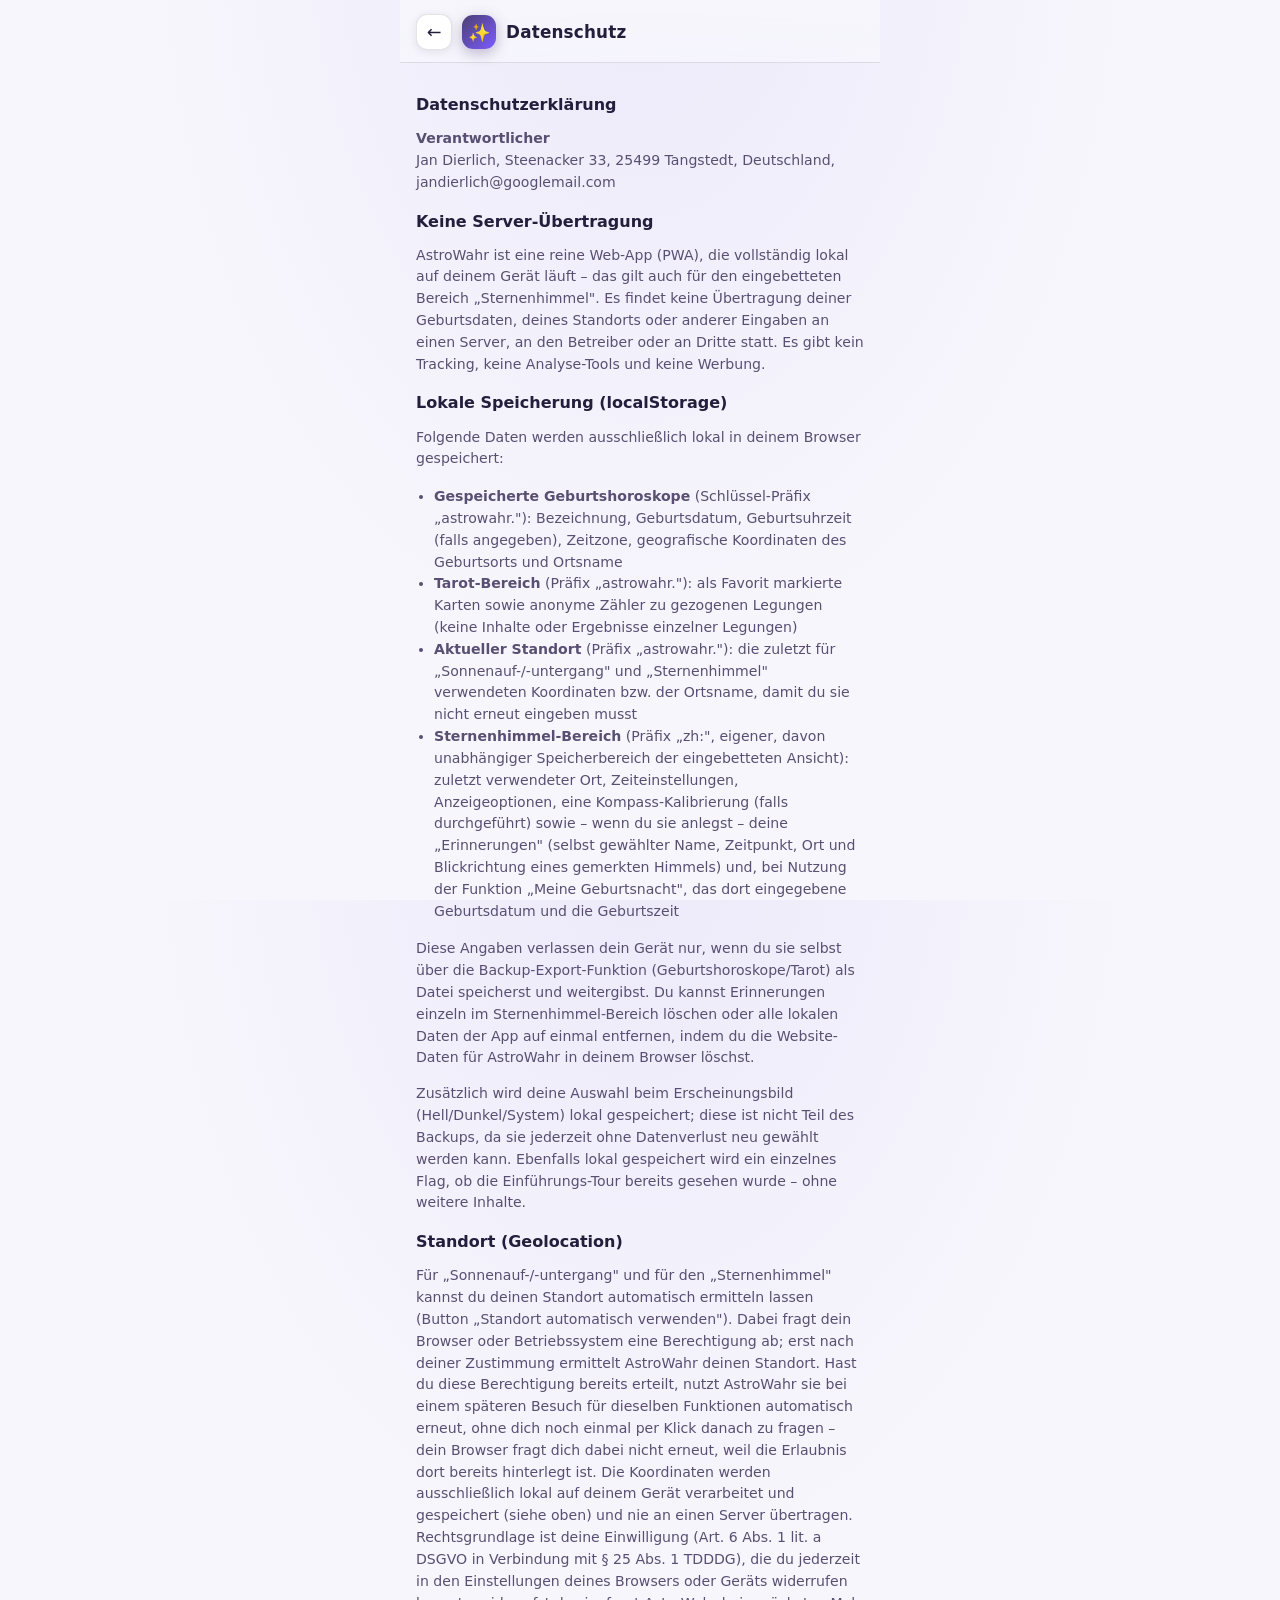
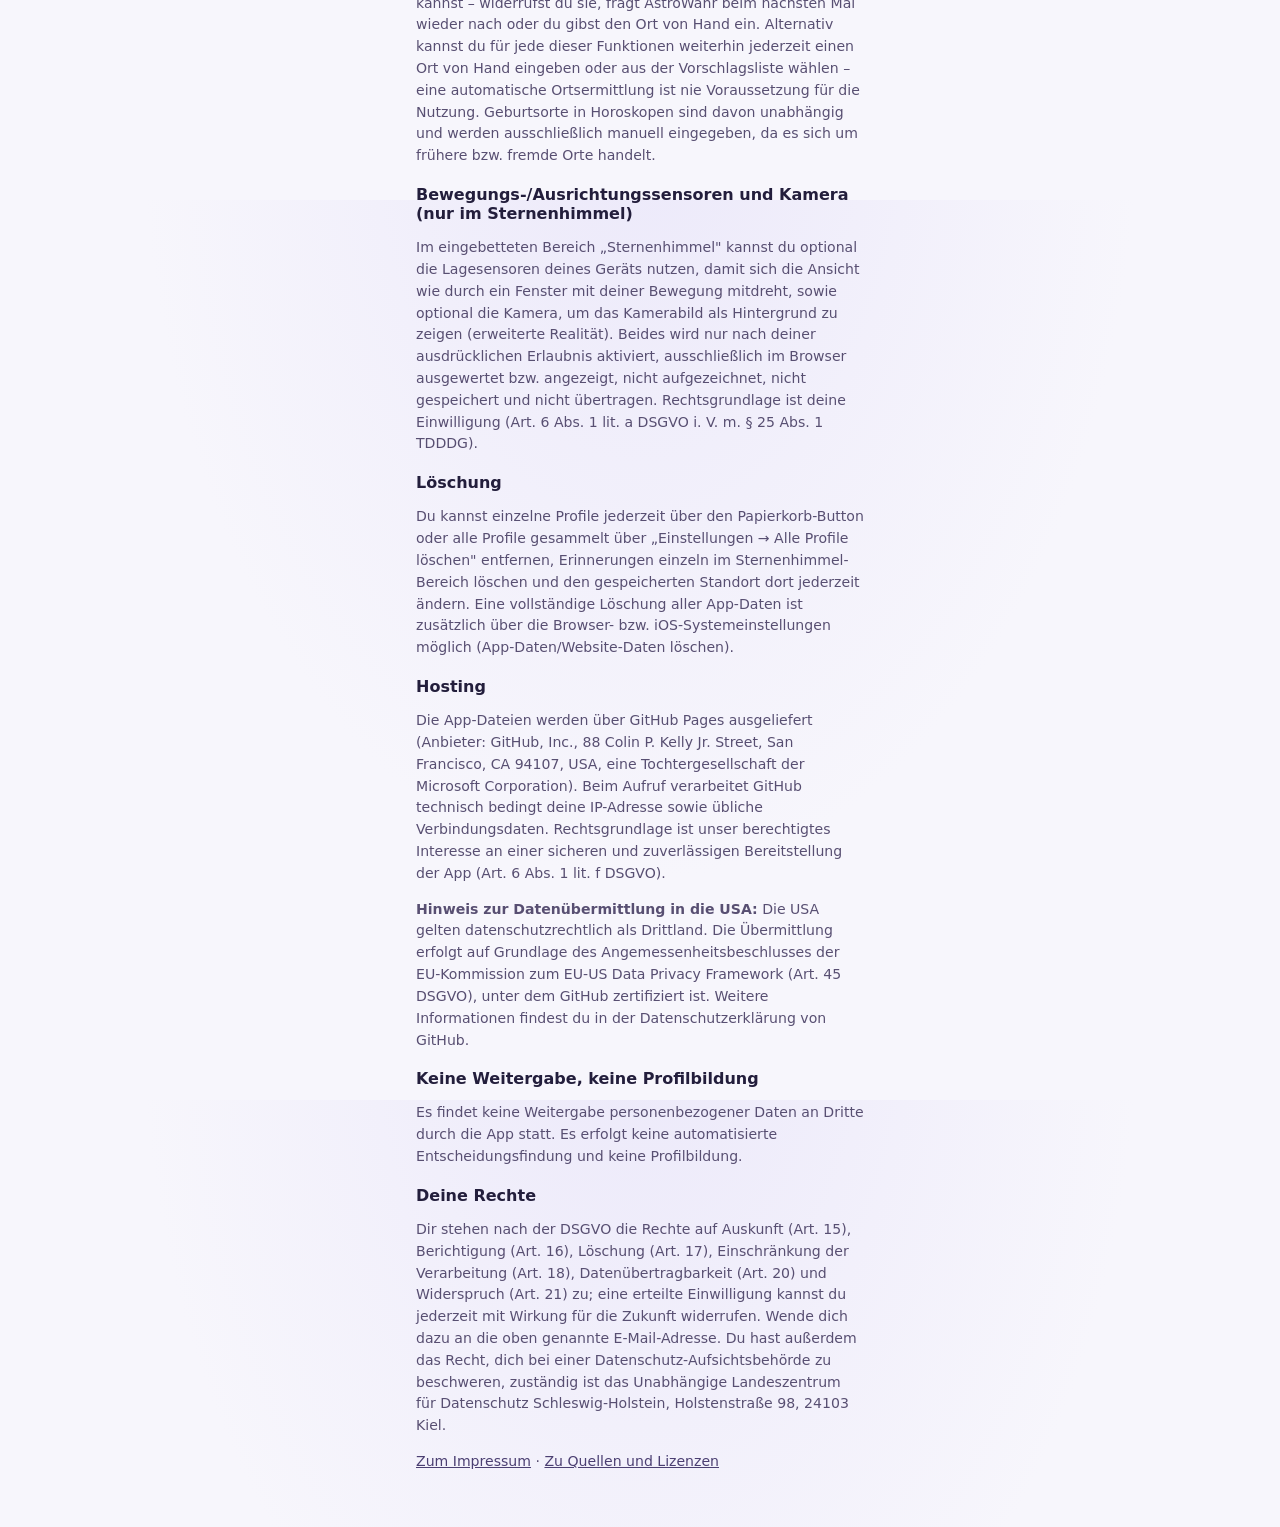
==== commit ae4d2799: "Add files via upload" ====
--- a/datenschutz.html
+++ b/datenschutz.html
@@ -37,7 +37,7 @@
       <p>Diese Angaben verlassen dein Gerät nur, wenn du sie selbst über die Backup-Export-Funktion (Geburtshoroskope/Tarot) als Datei speicherst und weitergibst. Du kannst Erinnerungen einzeln im Sternenhimmel-Bereich löschen oder alle lokalen Daten der App auf einmal entfernen, indem du die Website-Daten für AstroWahr in deinem Browser löschst.</p>
       <p>Zusätzlich wird deine Auswahl beim Erscheinungsbild (Hell/Dunkel/System) lokal gespeichert; diese ist nicht Teil des Backups, da sie jederzeit ohne Datenverlust neu gewählt werden kann. Ebenfalls lokal gespeichert wird ein einzelnes Flag, ob die Einführungs-Tour bereits gesehen wurde – ohne weitere Inhalte.</p>
       <h3>Standort (Geolocation)</h3>
-      <p>Für „Sonnenauf-/-untergang" und für den „Sternenhimmel" kannst du deinen Standort automatisch ermitteln lassen (Button „Standort automatisch verwenden"). Dabei fragt dein Browser oder Betriebssystem eine Berechtigung ab; erst nach deiner Zustimmung ermittelt AstroWahr deinen Standort. Die Koordinaten werden ausschließlich lokal auf deinem Gerät verarbeitet und gespeichert (siehe oben) und nie an einen Server übertragen. Rechtsgrundlage ist deine Einwilligung (Art. 6 Abs. 1 lit. a DSGVO in Verbindung mit § 25 Abs. 1 TDDDG), die du jederzeit in den Einstellungen deines Browsers oder Geräts widerrufen kannst. Alternativ kannst du für jede dieser Funktionen weiterhin jederzeit einen Ort von Hand eingeben oder aus der Vorschlagsliste wählen – eine automatische Ortsermittlung ist nie Voraussetzung für die Nutzung. Geburtsorte in Horoskopen sind davon unabhängig und werden ausschließlich manuell eingegeben, da es sich um frühere bzw. fremde Orte handelt.</p>
+      <p>Für „Sonnenauf-/-untergang" und für den „Sternenhimmel" kannst du deinen Standort automatisch ermitteln lassen (Button „Standort automatisch verwenden"). Dabei fragt dein Browser oder Betriebssystem eine Berechtigung ab; erst nach deiner Zustimmung ermittelt AstroWahr deinen Standort. Hast du diese Berechtigung bereits erteilt, nutzt AstroWahr sie bei einem späteren Besuch für dieselben Funktionen automatisch erneut, ohne dich noch einmal per Klick danach zu fragen – dein Browser fragt dich dabei nicht erneut, weil die Erlaubnis dort bereits hinterlegt ist. Die Koordinaten werden ausschließlich lokal auf deinem Gerät verarbeitet und gespeichert (siehe oben) und nie an einen Server übertragen. Rechtsgrundlage ist deine Einwilligung (Art. 6 Abs. 1 lit. a DSGVO in Verbindung mit § 25 Abs. 1 TDDDG), die du jederzeit in den Einstellungen deines Browsers oder Geräts widerrufen kannst – widerrufst du sie, fragt AstroWahr beim nächsten Mal wieder nach oder du gibst den Ort von Hand ein. Alternativ kannst du für jede dieser Funktionen weiterhin jederzeit einen Ort von Hand eingeben oder aus der Vorschlagsliste wählen – eine automatische Ortsermittlung ist nie Voraussetzung für die Nutzung. Geburtsorte in Horoskopen sind davon unabhängig und werden ausschließlich manuell eingegeben, da es sich um frühere bzw. fremde Orte handelt.</p>
       <h3>Bewegungs-/Ausrichtungssensoren und Kamera (nur im Sternenhimmel)</h3>
       <p>Im eingebetteten Bereich „Sternenhimmel" kannst du optional die Lagesensoren deines Geräts nutzen, damit sich die Ansicht wie durch ein Fenster mit deiner Bewegung mitdreht, sowie optional die Kamera, um das Kamerabild als Hintergrund zu zeigen (erweiterte Realität). Beides wird nur nach deiner ausdrücklichen Erlaubnis aktiviert, ausschließlich im Browser ausgewertet bzw. angezeigt, nicht aufgezeichnet, nicht gespeichert und nicht übertragen. Rechtsgrundlage ist deine Einwilligung (Art. 6 Abs. 1 lit. a DSGVO i. V. m. § 25 Abs. 1 TDDDG).</p>
       <h3>Löschung</h3>
--- a/style.css
+++ b/style.css
@@ -197,7 +197,6 @@
   box-shadow: var(--shadow-sm);
   transition: transform .15s ease, box-shadow .15s ease;
 }
-.tile:active { transform: translateY(1px); }
 .tile .tile-badge {
   width: 32px; height: 32px; border-radius: 10px;
   display: flex; align-items: center; justify-content: center;
@@ -218,12 +217,39 @@
   border-radius: 999px; padding: 13px 18px; font-weight: 700; font-size: .92rem;
   width: 100%;
   box-shadow: var(--shadow-sm);
+  transition: transform .12s ease, box-shadow .12s ease, filter .12s ease, opacity .12s ease;
+  transform: translateZ(0);
 }
 .btn.secondary { background: var(--card-2); border: 1px solid var(--border); color: var(--text); box-shadow: none; }
 .btn.ghost { background: transparent; border: 1px solid var(--border); color: var(--text-dim); box-shadow: none; }
 .btn.small { padding: 9px 14px; font-size: .82rem; width: auto; }
 .btn.danger { background: var(--red-bg); color: var(--red-fg); border: 1px solid transparent; box-shadow: none; }
 .btn:disabled { opacity: .5; }
+.btn:active:not(:disabled) { transform: scale(.96); box-shadow: inset 0 1px 6px rgba(0,0,0,0.18); filter: brightness(.94); }
+.btn.secondary:active:not(:disabled), .btn.ghost:active:not(:disabled) { background: var(--border); filter: none; }
+.btn.danger:active:not(:disabled) { filter: brightness(.92); }
+
+/* Allgemeines Drückgefühl für alle tippbaren Elemente (Buttons, Kacheln, Icon-Buttons) */
+.icon-btn, .pill, header.topbar .back-btn, nav.bottom-nav button, .modal-close,
+.modal-zoom-controls button, .zoom-btn, .topbar-search-btn, .sky-float-btn,
+.tarot-slot, .sign-tile, .search-result-row, .tile {
+  transition: transform .12s ease, box-shadow .12s ease, filter .12s ease, background-color .12s ease;
+}
+.icon-btn:active, .pill:active, header.topbar .back-btn:active, nav.bottom-nav button:active,
+.modal-close:active, .modal-zoom-controls button:active, .zoom-btn:active, .topbar-search-btn:active,
+.sky-float-btn:active, .tarot-slot:active, .sign-tile:active, .search-result-row:active {
+  transform: scale(.94);
+  filter: brightness(.92);
+}
+.pill.active:active { filter: brightness(1.12); }
+.tile:active { transform: scale(.97) translateY(1px); box-shadow: var(--shadow-sm), inset 0 1px 6px rgba(0,0,0,0.10); }
+
+@media (prefers-reduced-motion: reduce) {
+  .btn, .icon-btn, .pill, header.topbar .back-btn, nav.bottom-nav button, .modal-close,
+  .modal-zoom-controls button, .zoom-btn, .topbar-search-btn, .sky-float-btn,
+  .tarot-slot, .sign-tile, .search-result-row, .tile { transition: none !important; }
+  .btn:active, .icon-btn:active, .pill:active, .tile:active { transform: none !important; }
+}
 
 .field { margin-bottom: 12px; }
 .field label { display: block; font-size: .8rem; color: var(--text-dim); margin-bottom: 5px; font-weight: 600; }
